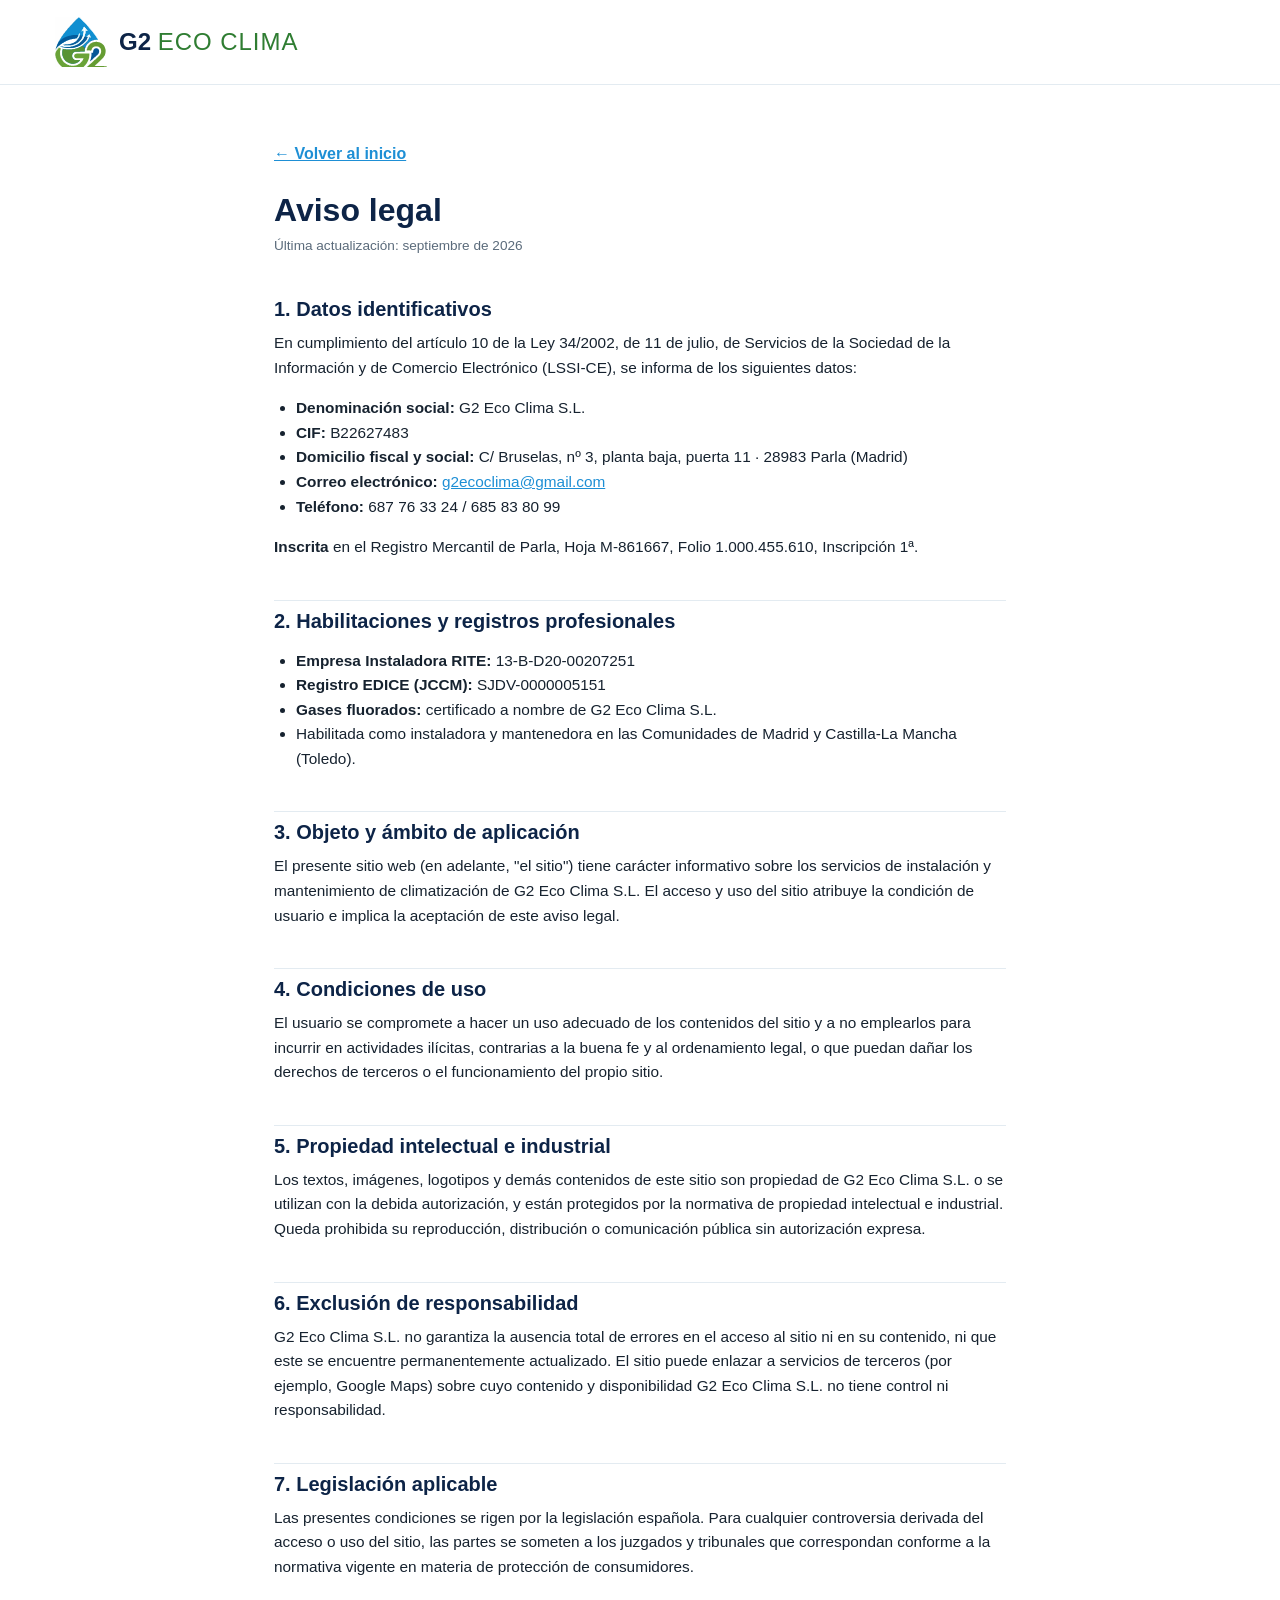
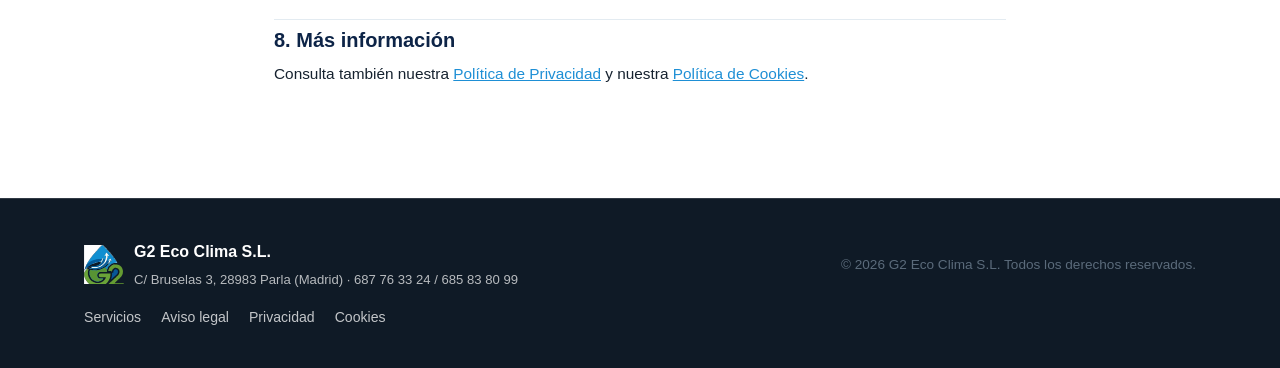
==== aviso-legal.html @ 133e7c71 "feat(web): logotipo vectorial nítido y ajustes finos para igualar la maqueta 3 - Logotipo convertido" ====
<!DOCTYPE html>
<html lang="es">
<head>
<meta charset="UTF-8">
<script src="js/site.js?v=1"></script>
<meta name="viewport" content="width=device-width, initial-scale=1.0">
<title>Aviso legal — G2 Eco Clima</title>
<meta name="robots" content="noindex">
<meta name="referrer" content="strict-origin-when-cross-origin">
<meta http-equiv="Content-Security-Policy" content="default-src 'self'; style-src 'self'; font-src 'self'; img-src 'self' data:; script-src 'self'; frame-src 'none'; connect-src 'none'; object-src 'none'; base-uri 'self'; form-action 'self'; upgrade-insecure-requests">
<link rel="icon" type="image/svg+xml" href="assets/logo_g2_mark.svg">
<link rel="alternate icon" type="image/jpeg" href="assets/logo_g2.jpg">
<link rel="stylesheet" href="css/fonts.css?v=2">
<link rel="stylesheet" href="css/style.css?v=8">
</head>
<body>

<header class="site-header">
  <div class="container header-inner">
    <a href="index.html" class="brand">
      <img src="assets/logo_g2_mark.svg" alt="G2 Eco Clima" class="brand-logo">
      <span class="brand-text">G2 <strong>Eco Clima</strong></span>
    </a>
  </div>
</header>

<main>
  <section class="legal">
    <div class="container">
      <a href="index.html" class="back-link">&larr; Volver al inicio</a>
      <h1>Aviso legal</h1>
      <p class="updated">Última actualización: septiembre de 2026</p>

      <h2>1. Datos identificativos</h2>
      <p>
        En cumplimiento del artículo 10 de la Ley 34/2002, de 11 de julio, de Servicios de la Sociedad
        de la Información y de Comercio Electrónico (LSSI-CE), se informa de los siguientes datos:
      </p>
      <ul>
        <li><strong>Denominación social:</strong> G2 Eco Clima S.L.</li>
        <li><strong>CIF:</strong> B22627483</li>
        <li><strong>Domicilio fiscal y social:</strong> C/ Bruselas, nº 3, planta baja, puerta 11 · 28983 Parla (Madrid)</li>
        <li><strong>Correo electrónico:</strong> <a href="mailto:g2ecoclima@gmail.com">g2ecoclima@gmail.com</a></li>
        <li><strong>Teléfono:</strong> 687 76 33 24 / 685 83 80 99</li>
      </ul>
      <p>
        <strong>Inscrita</strong> en el Registro Mercantil de Parla, Hoja M-861667, Folio 1.000.455.610,
        Inscripción 1ª.
      </p>

      <h2>2. Habilitaciones y registros profesionales</h2>
      <ul>
        <li><strong>Empresa Instaladora RITE:</strong> 13-B-D20-00207251</li>
        <li><strong>Registro EDICE (JCCM):</strong> SJDV-0000005151</li>
        <li><strong>Gases fluorados:</strong> certificado a nombre de G2 Eco Clima S.L.</li>
        <li>Habilitada como instaladora y mantenedora en las Comunidades de Madrid y Castilla-La Mancha (Toledo).</li>
      </ul>

      <h2>3. Objeto y ámbito de aplicación</h2>
      <p>
        El presente sitio web (en adelante, "el sitio") tiene carácter informativo sobre los servicios
        de instalación y mantenimiento de climatización de G2 Eco Clima S.L. El acceso y uso del sitio
        atribuye la condición de usuario e implica la aceptación de este aviso legal.
      </p>

      <h2>4. Condiciones de uso</h2>
      <p>
        El usuario se compromete a hacer un uso adecuado de los contenidos del sitio y a no emplearlos
        para incurrir en actividades ilícitas, contrarias a la buena fe y al ordenamiento legal, o que
        puedan dañar los derechos de terceros o el funcionamiento del propio sitio.
      </p>

      <h2>5. Propiedad intelectual e industrial</h2>
      <p>
        Los textos, imágenes, logotipos y demás contenidos de este sitio son propiedad de G2 Eco Clima
        S.L. o se utilizan con la debida autorización, y están protegidos por la normativa de propiedad
        intelectual e industrial. Queda prohibida su reproducción, distribución o comunicación pública
        sin autorización expresa.
      </p>

      <h2>6. Exclusión de responsabilidad</h2>
      <p>
        G2 Eco Clima S.L. no garantiza la ausencia total de errores en el acceso al sitio ni en su
        contenido, ni que este se encuentre permanentemente actualizado. El sitio puede enlazar a
        servicios de terceros (por ejemplo, Google Maps) sobre cuyo contenido y disponibilidad G2 Eco
        Clima S.L. no tiene control ni responsabilidad.
      </p>

      <h2>7. Legislación aplicable</h2>
      <p>
        Las presentes condiciones se rigen por la legislación española. Para cualquier controversia
        derivada del acceso o uso del sitio, las partes se someten a los juzgados y tribunales que
        correspondan conforme a la normativa vigente en materia de protección de consumidores.
      </p>

      <h2>8. Más información</h2>
      <p>
        Consulta también nuestra <a href="privacidad.html">Política de Privacidad</a> y nuestra
        <a href="cookies.html">Política de Cookies</a>.
      </p>
    </div>
  </section>
</main>

<footer class="site-footer">
  <div class="container footer-inner">
    <div class="footer-brand">
      <img src="assets/logo_g2_mark.svg" alt="G2 Eco Clima" class="brand-logo">
      <div>
        <span>G2 Eco Clima S.L.</span>
        <p class="footer-address">C/ Bruselas 3, 28983 Parla (Madrid) · 687 76 33 24 / 685 83 80 99</p>
      </div>
    </div>
    <p class="footer-copy">© <span id="year"></span> G2 Eco Clima S.L. Todos los derechos reservados.</p>
    <nav class="footer-nav">
      <a href="index.html#servicios">Servicios</a>
      <a href="aviso-legal.html">Aviso legal</a>
      <a href="privacidad.html">Privacidad</a>
      <a href="cookies.html">Cookies</a>
    </nav>
  </div>
</footer>

</body>
</html>
---- css/fonts.css ----
@font-face {
  font-family: 'Inter';
  font-style: normal;
  font-weight: 400;
  font-display: swap;
  src: url('../assets/fonts/inter-400.woff2') format('woff2');
  unicode-range: U+0000-00FF, U+0131, U+0152-0153, U+02BB-02BC, U+02C6, U+02DA, U+02DC, U+2000-206F, U+20AC, U+2122;
}

@font-face {
  font-family: 'Inter';
  font-style: normal;
  font-weight: 500;
  font-display: swap;
  src: url('../assets/fonts/inter-500.woff2') format('woff2');
  unicode-range: U+0000-00FF, U+0131, U+0152-0153, U+02BB-02BC, U+02C6, U+02DA, U+02DC, U+2000-206F, U+20AC, U+2122;
}

@font-face {
  font-family: 'Inter';
  font-style: normal;
  font-weight: 600;
  font-display: swap;
  src: url('../assets/fonts/inter-600.woff2') format('woff2');
  unicode-range: U+0000-00FF, U+0131, U+0152-0153, U+02BB-02BC, U+02C6, U+02DA, U+02DC, U+2000-206F, U+20AC, U+2122;
}

@font-face {
  font-family: 'Poppins';
  font-style: normal;
  font-weight: 500;
  font-display: swap;
  src: url('../assets/fonts/poppins-500.woff2') format('woff2');
  unicode-range: U+0000-00FF, U+0131, U+0152-0153, U+02BB-02BC, U+02C6, U+02DA, U+02DC, U+2000-206F, U+20AC, U+2122;
}

@font-face {
  font-family: 'Poppins';
  font-style: normal;
  font-weight: 600;
  font-display: swap;
  src: url('../assets/fonts/poppins-600.woff2') format('woff2');
  unicode-range: U+0000-00FF, U+0131, U+0152-0153, U+02BB-02BC, U+02C6, U+02DA, U+02DC, U+2000-206F, U+20AC, U+2122;
}

@font-face {
  font-family: 'Poppins';
  font-style: normal;
  font-weight: 700;
  font-display: swap;
  src: url('../assets/fonts/poppins-700.woff2') format('woff2');
  unicode-range: U+0000-00FF, U+0131, U+0152-0153, U+02BB-02BC, U+02C6, U+02DA, U+02DC, U+2000-206F, U+20AC, U+2122;
}
---- css/style.css ----
:root {
  --blue: #1e8fd5;
  --blue-dark: #0d3b66;
  --green: #2f7d32;
  --green-dark: #256628;
  --navy: #0d2447;
  --ink: #16222f;
  --muted: #5b6b7b;
  --bg: #ffffff;
  --bg-soft: #f4f8fb;
  --border: #e3ebf1;
  --radius: 14px;
  --shadow: 0 12px 30px rgba(11, 37, 64, 0.08);
  --shadow-sm: 0 4px 14px rgba(11, 37, 64, 0.06);
  --container: 1160px;
  --font-heading: "Poppins", "Inter", sans-serif;
  --font-body: "Inter", sans-serif;
  --dark: #0f1a26;
  --dark-2: #152331;
  --line-dark: rgba(255,255,255,0.14);
  --muted-dark: #aab6c0;
  --green-light: #6cb33f;
}

* { box-sizing: border-box; }

html { scroll-behavior: smooth; }

body {
  margin: 0;
  font-family: var(--font-body);
  color: var(--ink);
  background: var(--bg);
  line-height: 1.6;
  -webkit-font-smoothing: antialiased;
}

h1, h2, h3, h4 {
  font-family: var(--font-heading);
  color: var(--navy);
  line-height: 1.2;
  margin: 0 0 0.5em;
}

p { margin: 0 0 1em; color: var(--muted); }

a { color: inherit; text-decoration: none; }

img { max-width: 100%; display: block; }

.icon {
  width: 22px;
  height: 22px;
  fill: none;
  stroke: currentColor;
  stroke-width: 1.8;
  stroke-linecap: round;
  stroke-linejoin: round;
}

.container {
  max-width: var(--container);
  margin: 0 auto;
  padding: 0 24px;
}

.eyebrow {
  text-transform: uppercase;
  letter-spacing: 0.08em;
  font-size: 0.78rem;
  font-weight: 600;
  color: var(--green-dark);
  margin-bottom: 0.6em;
}
.eyebrow-v2 {
  display: inline-flex;
  align-items: center;
  gap: 8px;
  font-size: 0.8rem;
  font-weight: 600;
  color: var(--green-dark);
  background: rgba(95,168,69,0.1);
  padding: 6px 14px 6px 10px;
  border-radius: 999px;
  margin-bottom: 20px;
}
.eyebrow-v2 .dot {
  width: 7px;
  height: 7px;
  border-radius: 50%;
  background: var(--green);
  box-shadow: 0 0 0 4px rgba(95,168,69,0.2);
  flex-shrink: 0;
}
.accent {
  background: linear-gradient(100deg, var(--blue), var(--green));
  -webkit-background-clip: text;
  background-clip: text;
  color: transparent;
}

/* Barra de progreso de scroll */
.progress-bar {
  position: fixed;
  top: 0;
  left: 0;
  height: 3px;
  width: 0%;
  z-index: 300;
  background: linear-gradient(90deg, var(--blue), var(--green));
  transition: width 0.1s linear;
}

/* Animación de aparición al hacer scroll */
.reveal {
  opacity: 0;
  transform: translateY(28px);
  transition: opacity 0.8s cubic-bezier(.16,1,.3,1), transform 0.8s cubic-bezier(.16,1,.3,1);
}
.reveal.in { opacity: 1; transform: translateY(0); }

/* Buttons */
.btn {
  display: inline-flex;
  align-items: center;
  justify-content: center;
  gap: 12px;
  padding: 13px 22px;
  border-radius: 6px;
  font-family: var(--font-heading);
  font-weight: 500;
  font-size: 1.05rem;
  white-space: nowrap;
  border: 1.5px solid transparent;
  cursor: pointer;
  transition: transform 0.15s ease, box-shadow 0.15s ease, background 0.15s ease;
}
.btn .icon { width: 20px; height: 20px; stroke-width: 2; }
.btn-primary { background: var(--green); color: #fff; }
.btn-primary:hover { background: var(--green-dark); transform: translateY(-1px); }
.btn-ghost { background: #fff; border-color: var(--navy); color: var(--navy); }
.btn-ghost:hover { background: var(--bg-soft); }
.btn-block { width: 100%; }
.btn:focus-visible, .nav a:focus-visible, .product-card:focus-visible,
.quote-field select:focus-visible, .quote-field input:focus-visible { outline: 2px solid var(--green-light); outline-offset: 2px; }

/* Header */
.site-header {
  position: sticky;
  top: 0;
  z-index: 50;
  background: #fff;
  border-bottom: 1px solid var(--border);
}
.site-header .container,
.hero-inner,
.products .container { max-width: 1536px; padding-left: clamp(16px, 4.3vw, 66px); padding-right: clamp(16px, 4.3vw, 66px); }
.header-inner {
  display: flex;
  align-items: center;
  gap: 24px;
  height: 84px;
}
.brand {
  display: flex;
  align-items: center;
  gap: 12px;
  margin-right: auto;
  flex-shrink: 0;
}
.brand-logo { width: 60px; height: 60px; object-fit: contain; }
.brand-text {
  font-family: var(--font-heading);
  font-weight: 700;
  font-size: 1.8rem;
  line-height: 1;
  color: var(--navy);
  text-transform: uppercase;
}
.brand-text strong { font-weight: 500; color: var(--green); letter-spacing: 0.04em; }

.nav { display: flex; align-items: center; gap: 24px; }
.nav a {
  font-weight: 500;
  font-size: 0.9rem;
  color: var(--navy);
  white-space: nowrap;
  padding: 8px 0;
  border-bottom: 2px solid transparent;
}
.nav a:hover { color: var(--green); }
.nav a.is-active { border-bottom-color: var(--green); font-weight: 600; }
.nav a.btn { padding: 12px 20px; border-bottom: 0; color: #fff; margin-left: 16px; }

.nav-toggle {
  display: none;
  flex-direction: column;
  gap: 5px;
  background: none;
  border: 1px solid var(--border);
  border-radius: 8px;
  cursor: pointer;
  padding: 10px;
}
.nav-toggle span { width: 22px; height: 2px; background: var(--navy); border-radius: 2px; }

/* Hero: texto sobre fondo claro, foto a la derecha y formulario de presupuesto */
.hero {
  position: relative;
  overflow: hidden;
  background: #f4f8fb;
  min-height: 600px;
  padding: 0;
}
.hero-photo {
  position: absolute;
  top: 0;
  right: 0;
  height: 100%;
  aspect-ratio: 936 / 583;
  background: url("../assets/web/hero-operarios.jpg") 0 0 / 100% 100% no-repeat;
}
.hero-photo::before {
  content: "";
  position: absolute;
  inset: 0 auto 0 -2px;
  width: 40%;
  background: linear-gradient(90deg, #f4f8fb 0%, rgba(244,248,251,0.9) 30%, rgba(244,248,251,0) 100%);
}
.hero-inner {
  position: relative;
  z-index: 1;
  padding-top: 64px;
  padding-bottom: 22px;
  pointer-events: none;
}
.hero-copy { pointer-events: auto; }
.hero-eyebrow {
  font-size: 0.8rem;
  font-weight: 500;
  letter-spacing: 0.3em;
  text-transform: uppercase;
  color: var(--navy);
  margin: 0 0 14px;
}
.hero-eyebrow span { margin-inline: 14px; }
.hero h1 { margin: 0; }
.hero-brand {
  display: block;
  font-size: clamp(2.9rem, 6.2vw, 5.4rem);
  font-weight: 700;
  line-height: 1;
  letter-spacing: -0.02em;
  color: var(--navy);
  text-transform: uppercase;
  white-space: nowrap;
  margin-bottom: 16px;
}
.hero-brand em { font-style: normal; color: var(--green); }
.hero-title {
  display: block;
  font-family: var(--font-body);
  font-weight: 400;
  font-size: clamp(1.6rem, 2.6vw, 2.4rem);
  line-height: 1.12;
  letter-spacing: -0.01em;
  color: var(--navy);
  max-width: 22ch;
  margin-bottom: 18px;
}
.hero-lead { font-size: 1.15rem; line-height: 1.4; color: var(--navy); max-width: 40ch; margin-bottom: 28px; }
.hero-lead strong { font-weight: 600; }
.hero-actions { display: flex; flex-wrap: wrap; gap: 14px; margin-bottom: 40px; }
.hero-actions .btn { min-width: 244px; }
.hero-feats { list-style: none; display: flex; flex-wrap: wrap; margin: 0 0 20px; padding: 0; }
.hero-feats li {
  display: flex;
  align-items: center;
  gap: 12px;
  padding-right: 18px;
  font-size: 0.9rem;
  line-height: 1.3;
  color: var(--navy);
}
.hero-feats li + li { border-left: 1px solid var(--border); padding-left: 18px; }
.hero-feats .icon { width: 30px; height: 30px; stroke-width: 1.6; color: var(--green); flex-shrink: 0; }

.quote-form {
  position: absolute;
  z-index: 2;
  left: 60.6%;
  right: 3.2%;
  top: 45.8%;
  bottom: 0;
  display: flex;
  flex-direction: column;
  justify-content: center;
  background: #fff;
  border-radius: 6px 6px 0 0;
  box-shadow: 0 18px 40px rgba(13,36,71,0.18);
  padding: 14px 22px 12px;
}
.quote-form h2 { font-size: 1.4rem; margin: 0 0 4px; }
.quote-form > p { font-size: 0.88rem; line-height: 1.35; margin: 0 0 12px; }
.quote-field { position: relative; display: block; margin-bottom: 8px; }
.quote-field .icon { position: absolute; left: 12px; top: 50%; transform: translateY(-50%); width: 16px; height: 16px; color: var(--navy); pointer-events: none; }
.quote-field .icon-chev { left: auto; right: 12px; }
.quote-field select,
.quote-field input {
  width: 100%;
  height: 40px;
  border: 1px solid var(--border);
  border-radius: 4px;
  padding: 0 34px 0 40px;
  font: inherit;
  font-size: 0.85rem;
  color: var(--ink);
  background: #fff;
  appearance: none;
}
.quote-form .btn { width: 100%; font-size: 0.95rem; padding: 10px; margin-top: 4px; }
.quote-form .form-hint { text-align: left; margin: 8px 0 0; font-size: 0.74rem; }

/* Tarjetas de materiales */
.products { padding: 12px 0 20px; background: #fff; }
.products-grid { display: grid; grid-template-columns: repeat(4, 1fr); gap: 14px; }
.product-card {
  display: flex;
  flex-direction: column;
  border: 1px solid var(--border);
  border-radius: 4px;
  overflow: hidden;
  background: #fff;
  transition: box-shadow 0.2s ease, transform 0.2s ease;
}
.product-card:hover { box-shadow: 0 12px 28px rgba(13,36,71,0.12); transform: translateY(-2px); }
.product-card img { width: 100%; height: auto; aspect-ratio: 340 / 98; object-fit: cover; }
.product-body { position: relative; flex: 1; padding: 14px 44px 18px 14px; }
.product-body h3 { font-size: 1rem; margin: 0 0 4px; }
.product-body p { font-size: 0.88rem; line-height: 1.4; margin: 0; }
.product-body .icon { position: absolute; right: 14px; bottom: 16px; width: 20px; height: 20px; stroke-width: 2; color: var(--navy); }

/* Un servicio integral */
.integral { position: relative; overflow: hidden; background: linear-gradient(180deg, #eef3f6, #f6f9fa); padding: 40px 0 52px; }
.integral-leaves { position: absolute; right: 2%; bottom: -30px; width: 220px; height: 200px; pointer-events: none; }
.integral-leaves .stem { fill: none; stroke: #5a8f3c; stroke-width: 3; stroke-linecap: round; }
.integral-leaves .leaf { fill: #5f9f3a; opacity: 0.85; }
.integral-leaves .leaf-2, .integral-leaves .leaf-4 { fill: #7cb85a; }
.integral-inner { display: grid; grid-template-columns: 1fr 1fr; gap: 48px; align-items: center; }
.integral .container { max-width: 1300px; }
.integral-head { text-align: center; }
.integral-head .hero-eyebrow { text-align: center; }
.integral-head .hero-eyebrow { font-size: 0.7rem; margin-bottom: 10px; }
.integral-head h2 { font-size: clamp(1.6rem, 2.4vw, 2.1rem); line-height: 1.12; margin: 0; }
.integral-head::after { content: ""; display: block; width: 42px; height: 3px; background: var(--green); margin: 14px auto 0; }
.integral-inner > p { color: var(--navy); font-size: 0.95rem; max-width: 48ch; margin: 0; }

/* Section head */
.section-head { text-align: center; max-width: 640px; margin: 0 auto 48px; }
.section-lead { font-size: 1.02rem; }

section { padding: 88px 0; }

/* Services */
.services { background: var(--bg-soft); }
.services-grid {
  display: grid;
  grid-template-columns: repeat(3, 1fr);
  gap: 24px;
  perspective: 1000px;
}
.service-card {
  background: #fff;
  border: 1px solid var(--border);
  border-radius: 18px;
  padding: 28px;
  position: relative;
  overflow: hidden;
  transition: transform 0.15s ease, box-shadow 0.4s ease;
  transform-style: preserve-3d;
  will-change: transform;
}
.service-card::after {
  content: "";
  position: absolute;
  left: 0;
  bottom: 0;
  height: 4px;
  width: 0%;
  background: linear-gradient(90deg, var(--blue), var(--green));
  transition: width 0.4s cubic-bezier(.22,1,.36,1);
}
.service-card:hover { box-shadow: 0 30px 60px rgba(11,37,64,0.16); }
.service-card:hover::after { width: 100%; }
.service-icon {
  width: 52px;
  height: 52px;
  border-radius: 12px;
  background: linear-gradient(135deg, var(--blue), var(--green));
  display: flex;
  align-items: center;
  justify-content: center;
  margin-bottom: 18px;
  transform: translateZ(30px);
}
.service-icon svg {
  width: 26px;
  height: 26px;
  stroke: #fff;
  fill: none;
  stroke-width: 1.8;
  stroke-linecap: round;
  stroke-linejoin: round;
}
.service-card h3 { margin-bottom: 0.35em; font-size: 1.1rem; }
.service-card p { margin: 0; font-size: 0.94rem; }

/* About */
.about-inner {
  display: grid;
  grid-template-columns: 0.8fr 1.2fr;
  gap: 56px;
  align-items: center;
}
.about-visual {
  background: linear-gradient(150deg, var(--blue-dark), var(--navy));
  border-radius: 24px;
  min-height: 320px;
  display: flex;
  align-items: flex-end;
  padding: 32px;
}
.about-stat {
  color: #fff;
  display: flex;
  flex-direction: column;
  gap: 4px;
}
.about-stat strong { font-family: var(--font-heading); font-size: 2.6rem; }
.about-stat span { color: rgba(255,255,255,0.8); font-size: 0.95rem; max-width: 22ch; }
.about-list {
  list-style: none;
  padding: 0;
  margin: 20px 0 0;
  display: flex;
  flex-direction: column;
  gap: 10px;
}
.about-list li {
  padding-left: 28px;
  position: relative;
  font-weight: 500;
  color: var(--ink);
}
.about-list li::before {
  content: "";
  position: absolute;
  left: 0;
  top: 6px;
  width: 16px;
  height: 16px;
  border-radius: 50%;
  background: linear-gradient(135deg, var(--blue), var(--green));
}

/* Proyectos: "Nuestros trabajos" */
.projects { background: #f3f5f4; }
.works-inner {
  display: grid;
  grid-template-columns: minmax(260px, 1fr) 2fr;
  gap: 48px;
  align-items: center;
}
.works-eyebrow {
  display: flex;
  align-items: center;
  gap: 14px;
  font-size: 0.8rem;
  font-weight: 500;
  letter-spacing: 0.22em;
  text-transform: uppercase;
  color: var(--muted);
  margin-bottom: 16px;
}
.works-eyebrow::before { content: ""; width: 36px; height: 2px; background: var(--green); }
.works-intro h2 { font-size: clamp(2rem, 3.6vw, 2.8rem); font-weight: 700; text-wrap: balance; }
.works-intro p { font-size: 1.05rem; max-width: 44ch; margin: 0; }
.works-grid {
  display: grid;
  grid-template-columns: repeat(4, 1fr);
  gap: 12px;
}
.work-tile {
  position: relative;
  display: block;
  aspect-ratio: 3 / 4;
  max-width: 100%;
  overflow: hidden;
  border-radius: 3px;
  background: var(--navy);
}
.work-tile img {
  width: 100%;
  height: 100%;
  object-fit: cover;
  transition: transform 0.6s cubic-bezier(.16,1,.3,1);
}
.work-tile:hover img { transform: scale(1.06); }
.work-label {
  position: absolute;
  left: 0;
  right: 0;
  bottom: 0;
  display: flex;
  align-items: center;
  justify-content: space-between;
  gap: 8px;
  padding: 12px 14px;
  background: rgba(15, 26, 38, 0.9);
  color: #fff;
}
.work-label strong { display: block; font-size: 0.92rem; font-weight: 600; }
.work-label small { display: block; font-size: 0.76rem; color: var(--muted-dark); }
.work-label .icon { width: 18px; height: 18px; flex-shrink: 0; color: var(--green-light); }

/* Contact */
.contact { background: var(--bg-soft); }
.contact-inner {
  display: grid;
  grid-template-columns: 1fr 1fr;
  gap: 56px;
}
.contact-details {
  list-style: none;
  padding: 0;
  margin: 24px 0;
  display: flex;
  flex-direction: column;
  gap: 14px;
}
.contact-details li {
  display: flex;
  align-items: center;
  gap: 12px;
  font-weight: 600;
  color: var(--navy);
}
.contact-details .icon { color: var(--blue); }
.contact-map {
  border-radius: var(--radius);
  overflow: hidden;
  border: 1px solid var(--border);
  box-shadow: var(--shadow-sm);
  padding: 20px;
  text-align: center;
}
.contact-map iframe { display: block; border-radius: var(--radius); border: 0; }
.map-consent-btn {
  display: inline-flex;
  align-items: center;
  gap: 8px;
  padding: 10px 20px;
  border-radius: 999px;
  border: 1px solid var(--border);
  background: var(--bg-soft);
  font-weight: 600;
  font-size: 0.9rem;
  color: var(--navy);
  cursor: pointer;
}
.map-consent-btn:hover { border-color: var(--blue); color: var(--blue); }
.map-consent-btn .icon { width: 18px; height: 18px; }
.map-consent-note {
  margin: 10px 0 0;
  font-size: 0.78rem;
  color: var(--muted);
}
.map-consent-note a { color: var(--blue); text-decoration: underline; }

/* Checkbox de consentimiento */
.form-row--checkbox { margin-bottom: 16px; }
.checkbox-label {
  display: flex;
  align-items: flex-start;
  gap: 10px;
  font-size: 0.85rem;
  color: var(--muted);
  cursor: pointer;
  font-weight: 400;
}
.checkbox-label input { margin-top: 3px; flex-shrink: 0; }
.checkbox-label a { color: var(--blue); text-decoration: underline; }

/* Aviso de cookies */
.cookie-banner {
  position: fixed;
  left: 16px;
  right: 16px;
  bottom: 16px;
  z-index: 100;
  background: var(--navy);
  color: rgba(255,255,255,0.9);
  border-radius: var(--radius);
  box-shadow: var(--shadow);
  padding: 18px 22px;
}
.cookie-banner-inner {
  max-width: var(--container);
  margin: 0 auto;
  display: flex;
  align-items: center;
  gap: 20px;
  flex-wrap: wrap;
}
.cookie-banner p { margin: 0; font-size: 0.85rem; color: rgba(255,255,255,0.85); flex: 1 1 320px; }
.cookie-banner a { color: #fff; text-decoration: underline; }
.cookie-banner .btn { flex-shrink: 0; padding: 10px 22px; }

.contact-form {
  background: #fff;
  border: 1px solid var(--border);
  border-radius: var(--radius);
  padding: 32px;
  box-shadow: var(--shadow-sm);
}
.form-row { margin-bottom: 18px; }
.form-row label {
  display: block;
  font-weight: 600;
  font-size: 0.88rem;
  color: var(--navy);
  margin-bottom: 6px;
}
.form-row input,
.form-row select,
.form-row textarea {
  width: 100%;
  padding: 12px 14px;
  border-radius: 10px;
  border: 1px solid var(--border);
  font-family: inherit;
  font-size: 0.95rem;
  background: var(--bg-soft);
  resize: vertical;
}
.form-row input:focus,
.form-row select:focus,
.form-row textarea:focus {
  outline: none;
  border-color: var(--blue);
  background: #fff;
}
.form-hint {
  font-size: 0.8rem;
  text-align: center;
  margin: 12px 0 0;
}

/* Footer */
.site-footer {
  background: var(--dark);
  border-top: 1px solid var(--line-dark);
  color: rgba(255,255,255,0.75);
  padding: 40px 0;
}
.footer-inner {
  display: flex;
  align-items: center;
  justify-content: space-between;
  flex-wrap: wrap;
  gap: 16px;
}
.footer-brand {
  display: flex;
  align-items: center;
  gap: 10px;
  color: #fff;
  font-weight: 600;
}
.footer-brand .brand-logo {
  width: 40px;
  height: 40px;
}
.footer-address {
  font-weight: 400;
  font-size: 0.82rem;
  color: rgba(255,255,255,0.7);
  margin: 4px 0 0;
}
.footer-copy { font-size: 0.85rem; margin: 0; }
.footer-nav { display: flex; flex-wrap: wrap; justify-content: center; gap: 12px 20px; }
.footer-nav a { font-size: 0.88rem; }
.footer-nav a:hover { color: #fff; }

/* Páginas legales */
.legal {
  padding: 56px 0 96px;
}
.legal .container { max-width: 780px; }
.legal h1 { font-size: 2rem; margin-bottom: 0.2em; }
.legal .updated { font-size: 0.85rem; color: var(--muted); margin-bottom: 2em; }
.legal h2 {
  font-size: 1.25rem;
  margin-top: 2em;
  padding-top: 0.4em;
  border-top: 1px solid var(--border);
}
.legal h2:first-of-type { border-top: none; padding-top: 0; }
.legal p, .legal li { color: var(--ink); font-size: 0.96rem; }
.legal ul { padding-left: 22px; }
.legal a { color: var(--blue); text-decoration: underline; }
.legal .pending {
  background: #fff7e6;
  border: 1px dashed #e0b34d;
  border-radius: 8px;
  padding: 10px 14px;
  font-size: 0.85rem;
  color: #7a5a12;
}
.back-link { display: inline-block; margin-bottom: 24px; font-weight: 600; }

/* Responsive */
@media (max-width: 1500px) {
  .nav { gap: 20px; }
  .nav a { font-size: 0.86rem; }
}
@media (max-width: 1380px) {
  .nav { gap: 14px; }
  .nav a { font-size: 0.8rem; }
  .brand-logo { width: 52px; height: 52px; }
  .brand-text { font-size: 1.5rem; }
  .nav a.btn { margin-left: 4px; padding: 10px 14px; font-size: 0.9rem; }
}
@media (max-width: 1240px) {
  .nav { display: none; }
  .nav-toggle { display: flex; }
  .site-header.open .nav {
    display: flex;
    position: absolute;
    top: 84px;
    left: 0;
    right: 0;
    background: #fff;
    border-bottom: 1px solid var(--border);
    flex-direction: column;
    align-items: flex-start;
    padding: 16px 24px 24px;
    gap: 14px;
  }
  .site-header.open .nav a.btn { margin-left: 0; }
}
@media (max-width: 1180px) {
  .hero-photo::before { width: 60%; }
}
@media (max-width: 960px) {
  .hero { min-height: 0; display: flex; flex-direction: column; }
  .hero-inner { order: 1; width: 100%; padding-top: 40px; padding-bottom: 24px; }
  .hero-photo {
    position: relative;
    order: 2;
    height: auto;
    width: 100%;
    aspect-ratio: auto;
    padding: min(96vw, 600px) 16px 16px;
    background-size: auto min(100vw, 620px);
    background-color: #e9eff3;
  }
  .hero-photo::before { display: none; }
  .quote-form { position: relative; left: auto; right: auto; top: auto; bottom: auto; max-width: 520px; border-radius: 6px; }
  .products-grid { grid-template-columns: repeat(2, 1fr); }
  .integral-inner { grid-template-columns: 1fr; gap: 20px; }
  .integral-inner > p { margin-inline: auto; text-align: center; }
}
@media (max-width: 900px) {
  .about-inner,
  .contact-inner,
  .works-inner { grid-template-columns: 1fr; }
  .about-visual { order: -1; min-height: 220px; }
  .services-grid,
  .works-grid { grid-template-columns: repeat(2, 1fr); }
}
@media (max-width: 720px) {
  .services-grid { grid-template-columns: 1fr; }
  section { padding: 64px 0; }
  .footer-inner { flex-direction: column; text-align: center; }
  .footer-brand { flex-direction: column; }
}
@media (max-width: 560px) {
  .products-grid { grid-template-columns: 1fr; }
  .brand-logo { width: 46px; height: 46px; }
  .brand-text { font-size: 1.3rem; }
  .hero-brand { white-space: normal; }
  .hero-eyebrow { letter-spacing: 0.14em; font-size: 0.7rem; }
  .hero-eyebrow span { margin-inline: 6px; }
  .hero-actions .btn { width: 100%; min-width: 0; }
  .hero-feats { flex-direction: column; gap: 12px; }
  .hero-feats li, .hero-feats li + li { border: 0; padding: 0; }
}
@media (prefers-reduced-motion: reduce) {
  html { scroll-behavior: auto; }
  *, *::before, *::after { transition: none !important; animation: none !important; }
  .reveal { opacity: 1; transform: none; }
}
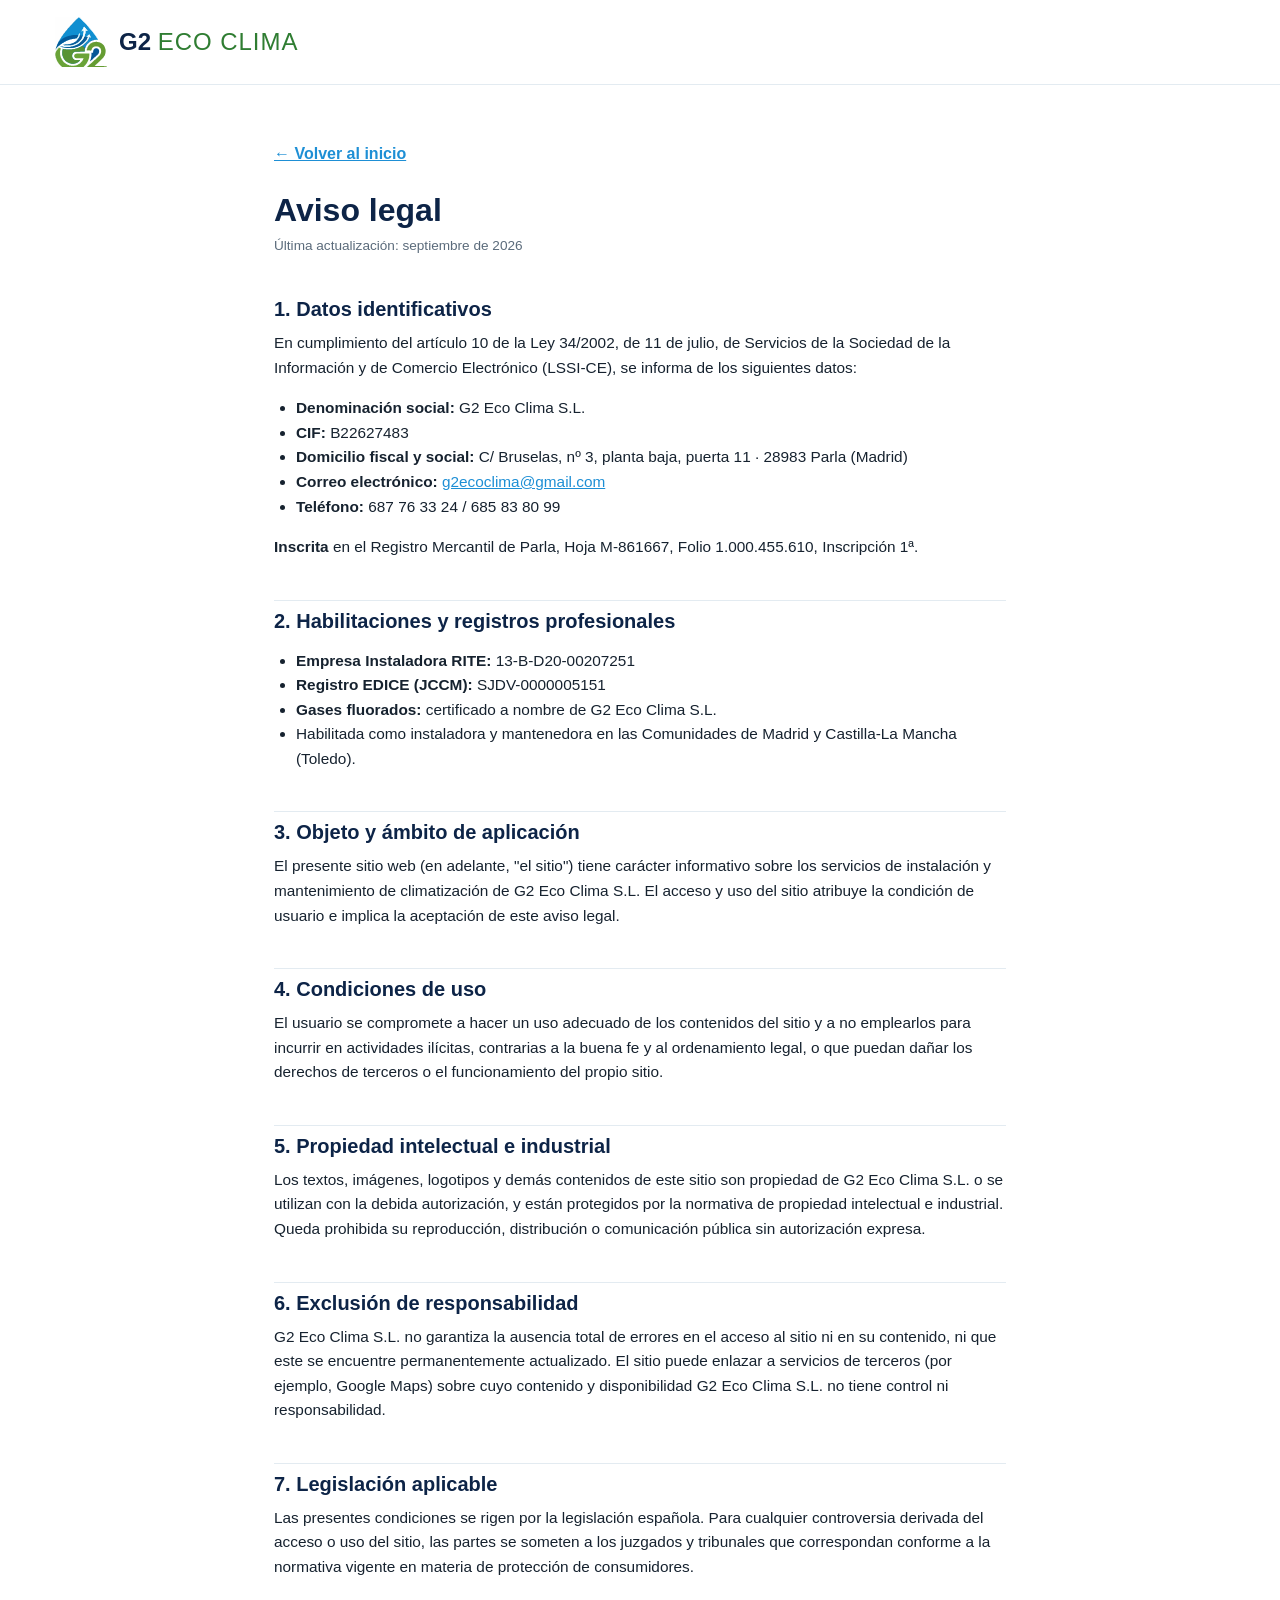
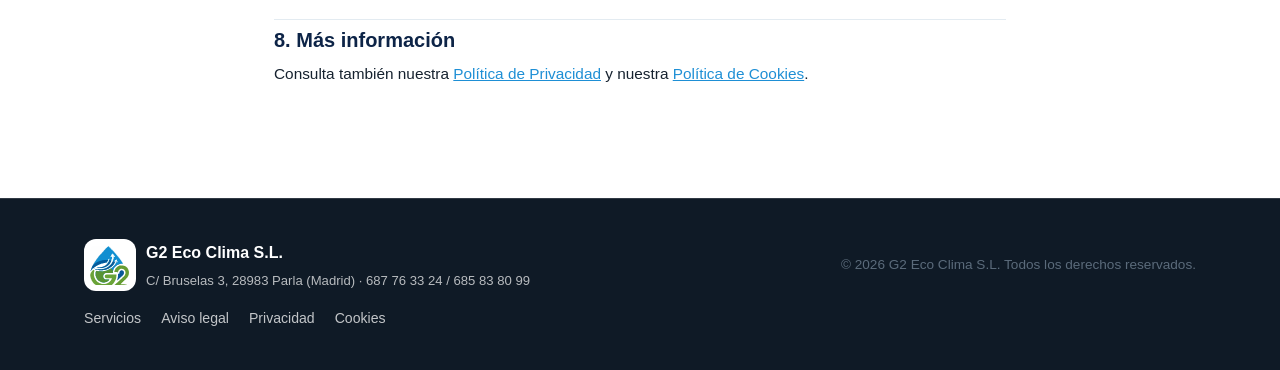
==== commit c08f22ce: "fix(web): logotipo del pie sobre placa blanca redondeada En el pie oscuro el logotipo SVG dejaba ver" ====
--- a/aviso-legal.html
+++ b/aviso-legal.html
@@ -11,7 +11,7 @@
 <link rel="icon" type="image/svg+xml" href="assets/logo_g2_mark.svg">
 <link rel="alternate icon" type="image/jpeg" href="assets/logo_g2.jpg">
 <link rel="stylesheet" href="css/fonts.css?v=2">
-<link rel="stylesheet" href="css/style.css?v=8">
+<link rel="stylesheet" href="css/style.css?v=9">
 </head>
 <body>
 
--- a/css/style.css
+++ b/css/style.css
@@ -678,8 +678,13 @@
   font-weight: 600;
 }
 .footer-brand .brand-logo {
+  box-sizing: content-box;
   width: 40px;
   height: 40px;
+  padding: 6px;
+  background: #fff;
+  border-radius: 12px;
+  flex-shrink: 0;
 }
 .footer-address {
   font-weight: 400;
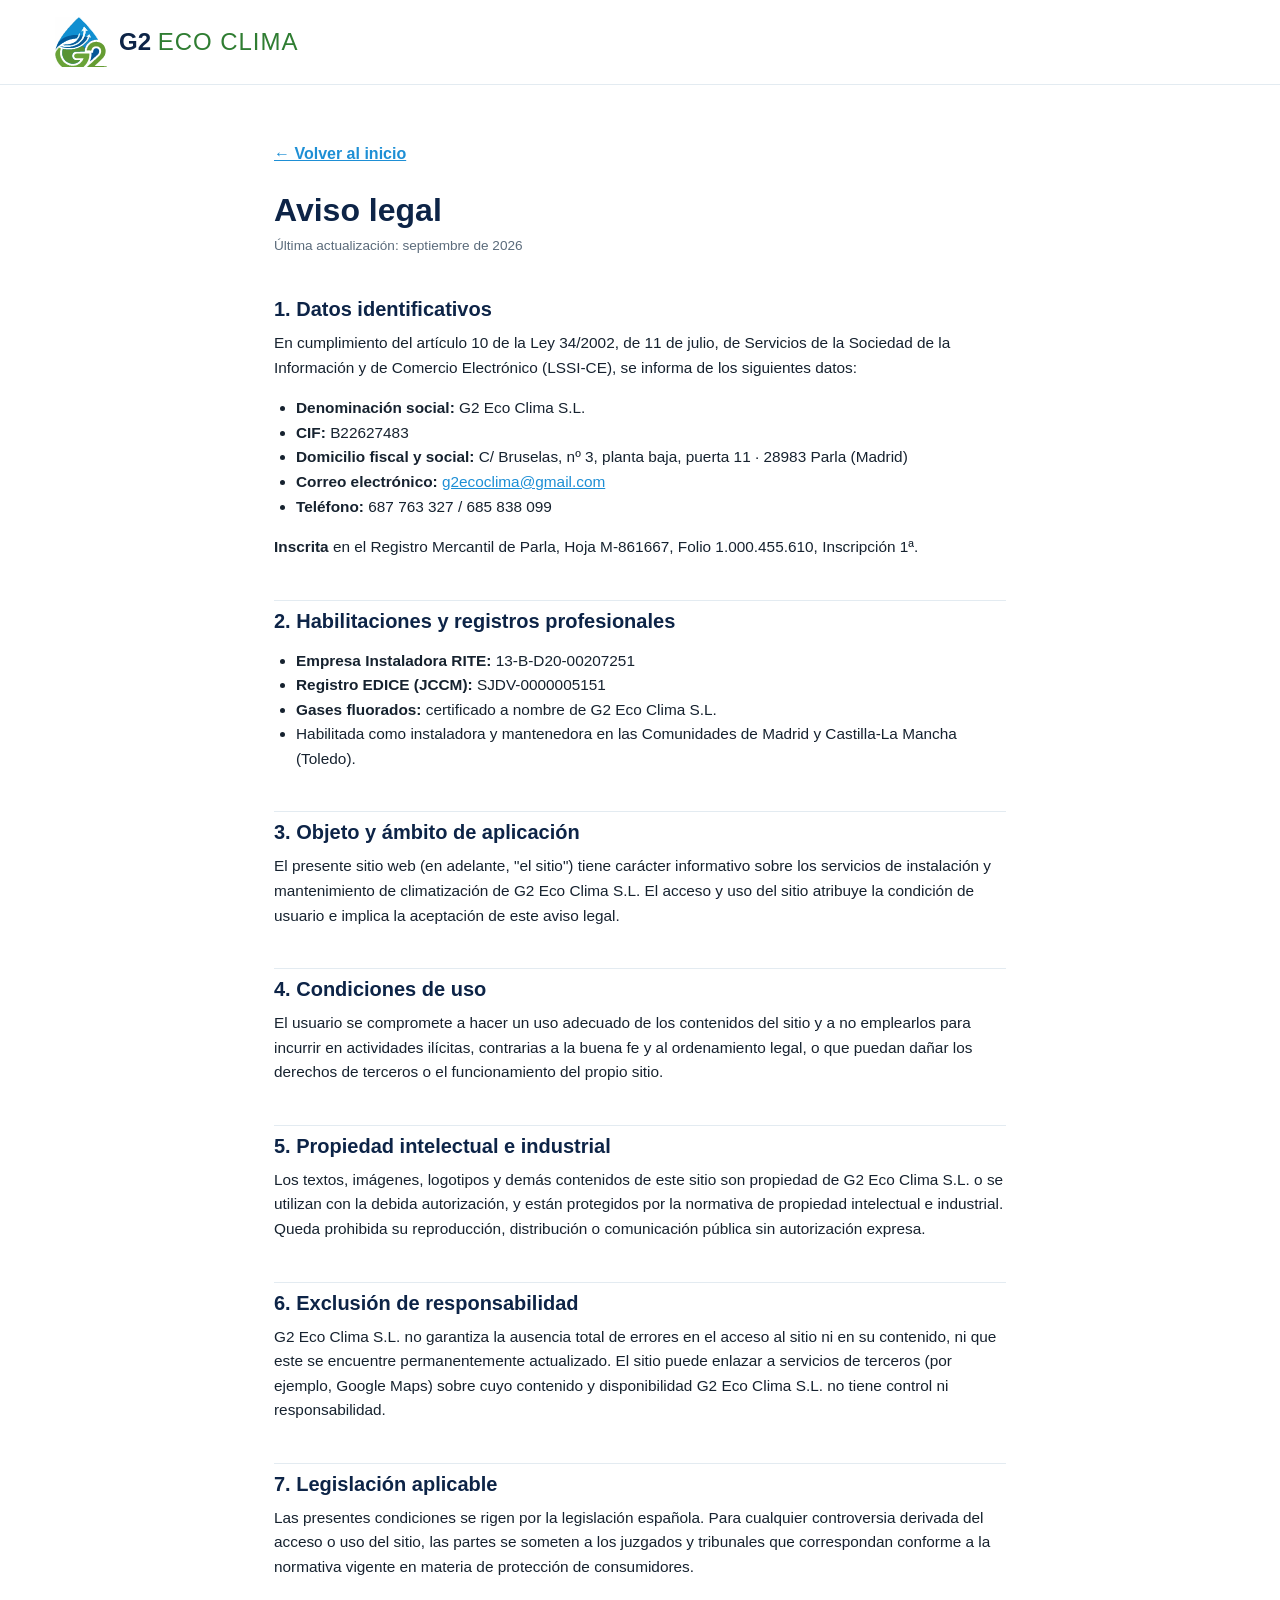
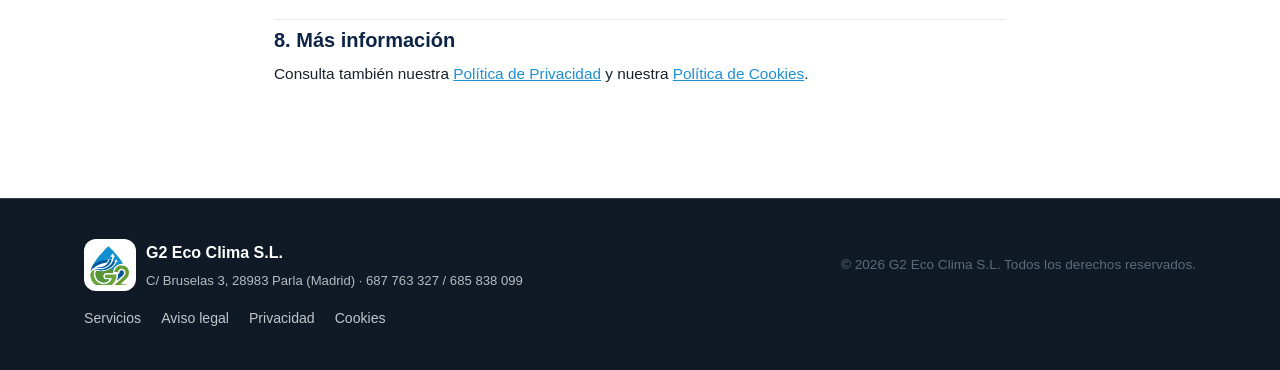
==== commit e046f155: "fix(web): actualizar teléfonos a 687 763 327 y 685 838 099 El primer número cambia (antes 687 76 33 " ====
--- a/aviso-legal.html
+++ b/aviso-legal.html
@@ -41,7 +41,7 @@
         <li><strong>CIF:</strong> B22627483</li>
         <li><strong>Domicilio fiscal y social:</strong> C/ Bruselas, nº 3, planta baja, puerta 11 · 28983 Parla (Madrid)</li>
         <li><strong>Correo electrónico:</strong> <a href="mailto:g2ecoclima@gmail.com">g2ecoclima@gmail.com</a></li>
-        <li><strong>Teléfono:</strong> 687 76 33 24 / 685 83 80 99</li>
+        <li><strong>Teléfono:</strong> 687 763 327 / 685 838 099</li>
       </ul>
       <p>
         <strong>Inscrita</strong> en el Registro Mercantil de Parla, Hoja M-861667, Folio 1.000.455.610,
@@ -108,7 +108,7 @@
       <img src="assets/logo_g2_mark.svg" alt="G2 Eco Clima" class="brand-logo">
       <div>
         <span>G2 Eco Clima S.L.</span>
-        <p class="footer-address">C/ Bruselas 3, 28983 Parla (Madrid) · 687 76 33 24 / 685 83 80 99</p>
+        <p class="footer-address">C/ Bruselas 3, 28983 Parla (Madrid) · 687 763 327 / 685 838 099</p>
       </div>
     </div>
     <p class="footer-copy">© <span id="year"></span> G2 Eco Clima S.L. Todos los derechos reservados.</p>
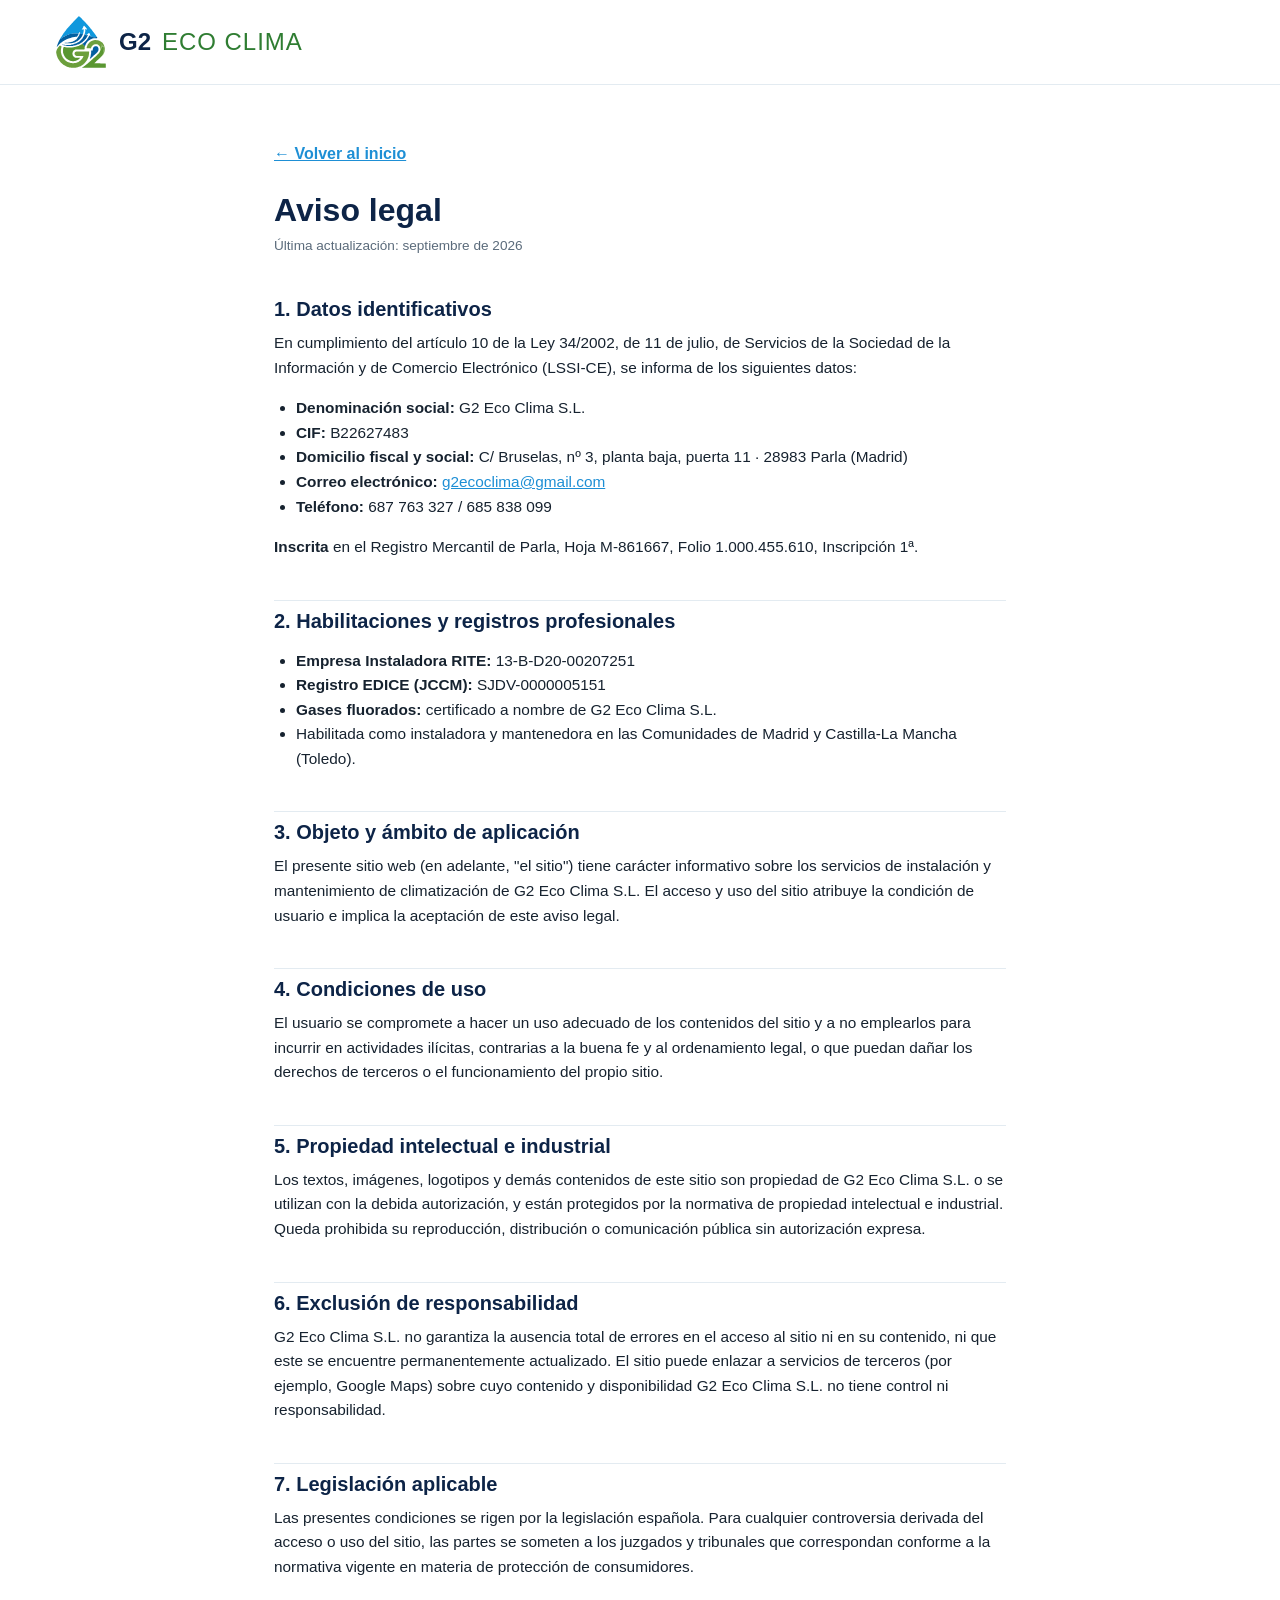
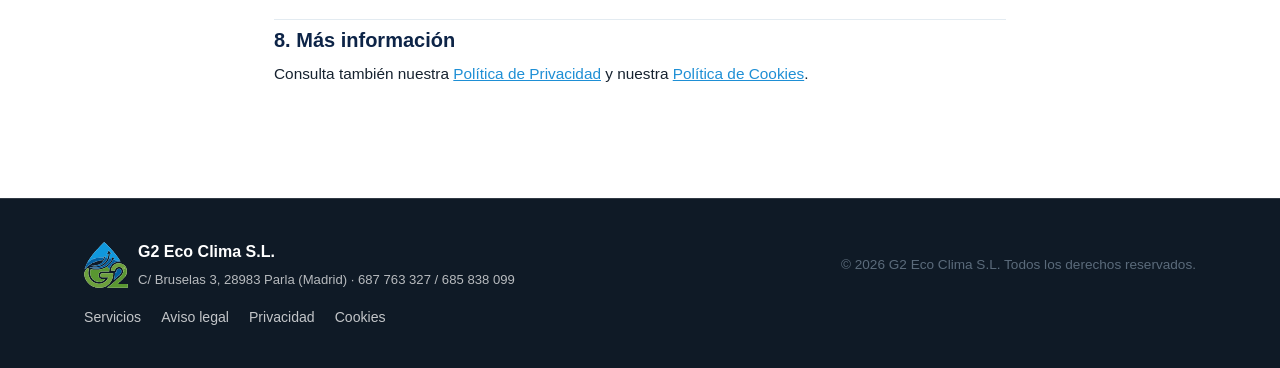
==== commit d78d059c: "fix(web): logotipo nuevo completo, transparente y nítido en cabecera y pie - Nuevo SVG del símbolo a" ====
--- a/aviso-legal.html
+++ b/aviso-legal.html
@@ -8,17 +8,17 @@
 <meta name="robots" content="noindex">
 <meta name="referrer" content="strict-origin-when-cross-origin">
 <meta http-equiv="Content-Security-Policy" content="default-src 'self'; style-src 'self'; font-src 'self'; img-src 'self' data:; script-src 'self'; frame-src 'none'; connect-src 'none'; object-src 'none'; base-uri 'self'; form-action 'self'; upgrade-insecure-requests">
-<link rel="icon" type="image/svg+xml" href="assets/logo_g2_mark.svg">
+<link rel="icon" type="image/svg+xml" href="assets/logo_g2_mark.svg?v=2">
 <link rel="alternate icon" type="image/jpeg" href="assets/logo_g2.jpg">
 <link rel="stylesheet" href="css/fonts.css?v=2">
-<link rel="stylesheet" href="css/style.css?v=9">
+<link rel="stylesheet" href="css/style.css?v=10">
 </head>
 <body>
 
 <header class="site-header">
   <div class="container header-inner">
     <a href="index.html" class="brand">
-      <img src="assets/logo_g2_mark.svg" alt="G2 Eco Clima" class="brand-logo">
+      <img src="assets/logo_g2_mark.svg?v=2" alt="G2 Eco Clima" class="brand-logo" width="40" height="42">
       <span class="brand-text">G2 <strong>Eco Clima</strong></span>
     </a>
   </div>
@@ -105,7 +105,7 @@
 <footer class="site-footer">
   <div class="container footer-inner">
     <div class="footer-brand">
-      <img src="assets/logo_g2_mark.svg" alt="G2 Eco Clima" class="brand-logo">
+      <img src="assets/logo_g2_mark.svg?v=2" alt="G2 Eco Clima" class="brand-logo" width="40" height="42">
       <div>
         <span>G2 Eco Clima S.L.</span>
         <p class="footer-address">C/ Bruselas 3, 28983 Parla (Madrid) · 687 763 327 / 685 838 099</p>
--- a/css/style.css
+++ b/css/style.css
@@ -168,7 +168,7 @@
   margin-right: auto;
   flex-shrink: 0;
 }
-.brand-logo { width: 60px; height: 60px; object-fit: contain; }
+.brand-logo { width: 57px; height: 60px; object-fit: contain; }
 .brand-text {
   font-family: var(--font-heading);
   font-weight: 700;
@@ -177,7 +177,7 @@
   color: var(--navy);
   text-transform: uppercase;
 }
-.brand-text strong { font-weight: 500; color: var(--green); letter-spacing: 0.04em; }
+.brand-text strong { font-weight: 500; color: var(--green); letter-spacing: 0.04em; margin-left: 0.18em; }
 
 .nav { display: flex; align-items: center; gap: 24px; }
 .nav a {
@@ -678,12 +678,8 @@
   font-weight: 600;
 }
 .footer-brand .brand-logo {
-  box-sizing: content-box;
-  width: 40px;
-  height: 40px;
-  padding: 6px;
-  background: #fff;
-  border-radius: 12px;
+  width: 44px;
+  height: 46px;
   flex-shrink: 0;
 }
 .footer-address {
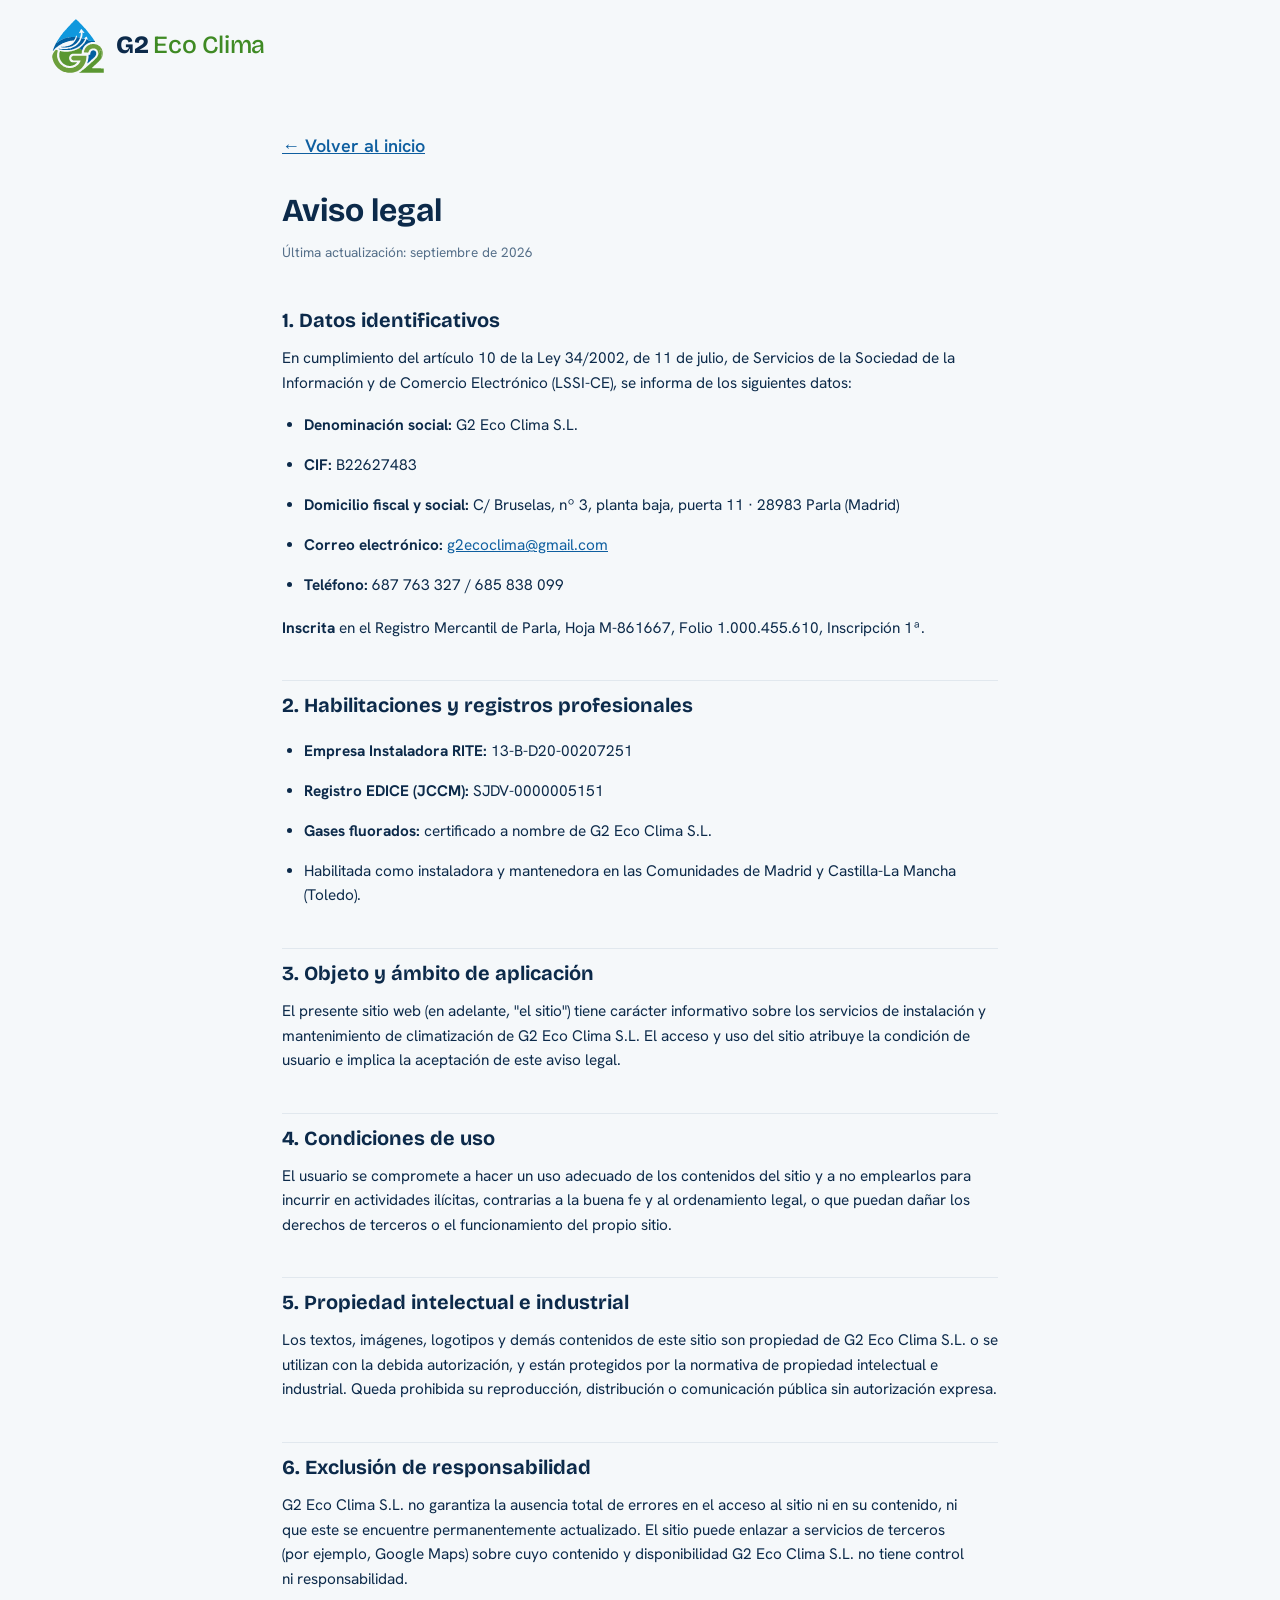
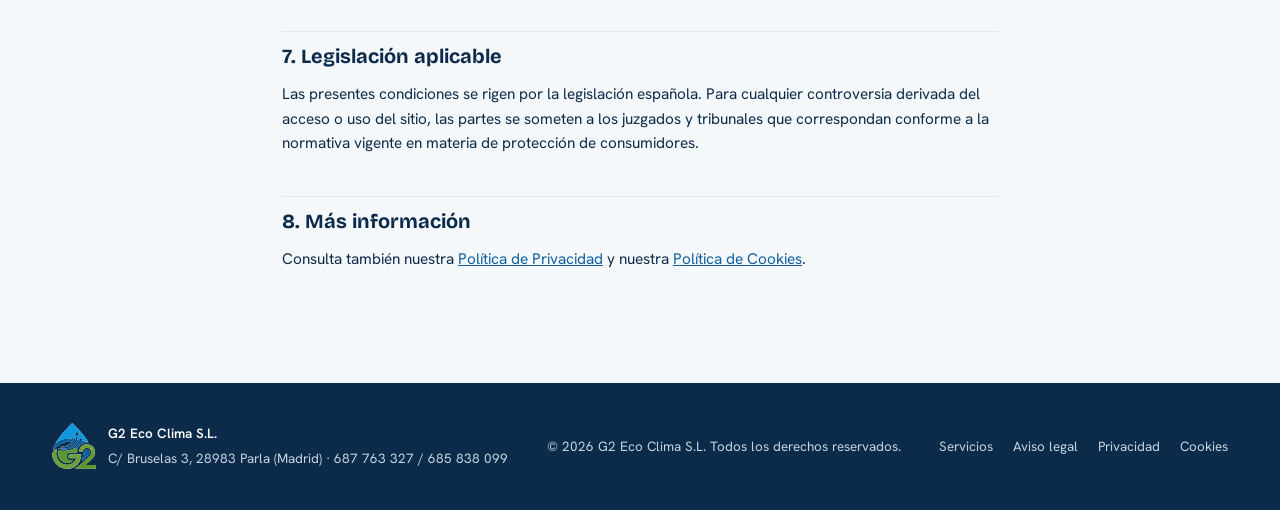
==== commit 2a2c4556: "feat(web): diseño E (estética D + textos A) con QR y botón de reseñas de Google - Portada con la fot" ====
--- a/aviso-legal.html
+++ b/aviso-legal.html
@@ -10,8 +10,8 @@
 <meta http-equiv="Content-Security-Policy" content="default-src 'self'; style-src 'self'; font-src 'self'; img-src 'self' data:; script-src 'self'; frame-src 'none'; connect-src 'none'; object-src 'none'; base-uri 'self'; form-action 'self'; upgrade-insecure-requests">
 <link rel="icon" type="image/svg+xml" href="assets/logo_g2_mark.svg?v=2">
 <link rel="alternate icon" type="image/jpeg" href="assets/logo_g2.jpg">
-<link rel="stylesheet" href="css/fonts.css?v=2">
-<link rel="stylesheet" href="css/style.css?v=10">
+<link rel="stylesheet" href="css/fonts.css?v=6">
+<link rel="stylesheet" href="css/style.css?v=11">
 </head>
 <body>
 
--- a/css/fonts.css
+++ b/css/fonts.css
@@ -51,3 +51,75 @@
   src: url('../assets/fonts/poppins-700.woff2') format('woff2');
   unicode-range: U+0000-00FF, U+0131, U+0152-0153, U+02BB-02BC, U+02C6, U+02DA, U+02DC, U+2000-206F, U+20AC, U+2122;
 }
+
+@font-face {
+  font-family: 'Bricolage Grotesque';
+  font-style: normal;
+  font-weight: 500;
+  font-display: swap;
+  src: url('../assets/fonts/bricolage-grotesque-500.woff2') format('woff2');
+  unicode-range: U+0000-00FF, U+0131, U+0152-0153, U+02BB-02BC, U+02C6, U+02DA, U+02DC, U+0304, U+0308, U+0329, U+2000-206F, U+20AC, U+2122, U+2191, U+2193, U+2212, U+2215, U+FEFF, U+FFFD;
+}
+
+@font-face {
+  font-family: 'Bricolage Grotesque';
+  font-style: normal;
+  font-weight: 700;
+  font-display: swap;
+  src: url('../assets/fonts/bricolage-grotesque-500.woff2') format('woff2');
+  unicode-range: U+0000-00FF, U+0131, U+0152-0153, U+02BB-02BC, U+02C6, U+02DA, U+02DC, U+0304, U+0308, U+0329, U+2000-206F, U+20AC, U+2122, U+2191, U+2193, U+2212, U+2215, U+FEFF, U+FFFD;
+}
+
+@font-face {
+  font-family: 'Bricolage Grotesque';
+  font-style: normal;
+  font-weight: 800;
+  font-display: swap;
+  src: url('../assets/fonts/bricolage-grotesque-500.woff2') format('woff2');
+  unicode-range: U+0000-00FF, U+0131, U+0152-0153, U+02BB-02BC, U+02C6, U+02DA, U+02DC, U+0304, U+0308, U+0329, U+2000-206F, U+20AC, U+2122, U+2191, U+2193, U+2212, U+2215, U+FEFF, U+FFFD;
+}
+
+@font-face {
+  font-family: 'Caveat';
+  font-style: normal;
+  font-weight: 600;
+  font-display: swap;
+  src: url('../assets/fonts/caveat-600.woff2') format('woff2');
+  unicode-range: U+0000-00FF, U+0131, U+0152-0153, U+02BB-02BC, U+02C6, U+02DA, U+02DC, U+0304, U+0308, U+0329, U+2000-206F, U+20AC, U+2122, U+2191, U+2193, U+2212, U+2215, U+FEFF, U+FFFD;
+}
+
+@font-face {
+  font-family: 'Hanken Grotesk';
+  font-style: normal;
+  font-weight: 400;
+  font-display: swap;
+  src: url('../assets/fonts/hanken-grotesk-400.woff2') format('woff2');
+  unicode-range: U+0000-00FF, U+0131, U+0152-0153, U+02BB-02BC, U+02C6, U+02DA, U+02DC, U+0304, U+0308, U+0329, U+2000-206F, U+20AC, U+2122, U+2191, U+2193, U+2212, U+2215, U+FEFF, U+FFFD;
+}
+
+@font-face {
+  font-family: 'Hanken Grotesk';
+  font-style: normal;
+  font-weight: 500;
+  font-display: swap;
+  src: url('../assets/fonts/hanken-grotesk-400.woff2') format('woff2');
+  unicode-range: U+0000-00FF, U+0131, U+0152-0153, U+02BB-02BC, U+02C6, U+02DA, U+02DC, U+0304, U+0308, U+0329, U+2000-206F, U+20AC, U+2122, U+2191, U+2193, U+2212, U+2215, U+FEFF, U+FFFD;
+}
+
+@font-face {
+  font-family: 'Hanken Grotesk';
+  font-style: normal;
+  font-weight: 600;
+  font-display: swap;
+  src: url('../assets/fonts/hanken-grotesk-400.woff2') format('woff2');
+  unicode-range: U+0000-00FF, U+0131, U+0152-0153, U+02BB-02BC, U+02C6, U+02DA, U+02DC, U+0304, U+0308, U+0329, U+2000-206F, U+20AC, U+2122, U+2191, U+2193, U+2212, U+2215, U+FEFF, U+FFFD;
+}
+
+@font-face {
+  font-family: 'Hanken Grotesk';
+  font-style: normal;
+  font-weight: 700;
+  font-display: swap;
+  src: url('../assets/fonts/hanken-grotesk-400.woff2') format('woff2');
+  unicode-range: U+0000-00FF, U+0131, U+0152-0153, U+02BB-02BC, U+02C6, U+02DA, U+02DC, U+0304, U+0308, U+0329, U+2000-206F, U+20AC, U+2122, U+2191, U+2193, U+2212, U+2215, U+FEFF, U+FFFD;
+}
--- a/css/style.css
+++ b/css/style.css
@@ -1,804 +1,238 @@
+/* G2 Eco Clima — diseño "E" (12/10/2026): estética de la propuesta D con los textos de la A.
+   Sin estilos en línea: el CSP de la web es style-src 'self'. */
 :root {
-  --blue: #1e8fd5;
-  --blue-dark: #0d3b66;
-  --green: #2f7d32;
-  --green-dark: #256628;
-  --navy: #0d2447;
-  --ink: #16222f;
-  --muted: #5b6b7b;
-  --bg: #ffffff;
-  --bg-soft: #f4f8fb;
-  --border: #e3ebf1;
-  --radius: 14px;
-  --shadow: 0 12px 30px rgba(11, 37, 64, 0.08);
-  --shadow-sm: 0 4px 14px rgba(11, 37, 64, 0.06);
-  --container: 1160px;
-  --font-heading: "Poppins", "Inter", sans-serif;
-  --font-body: "Inter", sans-serif;
-  --dark: #0f1a26;
-  --dark-2: #152331;
-  --line-dark: rgba(255,255,255,0.14);
-  --muted-dark: #aab6c0;
-  --green-light: #6cb33f;
+  --ink: #0c2a4a;
+  --ink-soft: #36506a;
+  --muted: #56708a;
+  --blue: #0f7fc8;
+  --blue-link: #0f5fa0;
+  --green: #3f8a24;
+  --green-hover: #33721d;
+  --green-soft: #e6f2dd;
+  --blue-soft: #dceaf6;
+  --ground: #f5f8fa;
+  --line: #e1e8ee;
+  --line-strong: #cfd9e2;
+  --on-dark: #c6d4e2;
+  --green-on-dark: #9fd17c;
+  --display: "Bricolage Grotesque", "Trebuchet MS", sans-serif;
+  --body: "Hanken Grotesk", "Helvetica Neue", Arial, sans-serif;
+  --hand: "Caveat", cursive;
+  --container: 1240px;
 }
 
 * { box-sizing: border-box; }
-
 html { scroll-behavior: smooth; }
-
 body {
   margin: 0;
-  font-family: var(--font-body);
+  background: var(--ground);
   color: var(--ink);
-  background: var(--bg);
+  font-family: var(--body);
+  font-size: 18px;
   line-height: 1.6;
   -webkit-font-smoothing: antialiased;
 }
-
-h1, h2, h3, h4 {
-  font-family: var(--font-heading);
-  color: var(--navy);
-  line-height: 1.2;
-  margin: 0 0 0.5em;
-}
-
-p { margin: 0 0 1em; color: var(--muted); }
-
-a { color: inherit; text-decoration: none; }
-
+h1, h2, h3 { font-family: var(--display); color: var(--ink); margin: 0; text-wrap: balance; }
+p { margin: 0; text-wrap: pretty; }
+a { color: var(--blue-link); }
+a:hover { color: var(--ink); }
 img { max-width: 100%; display: block; }
-
-.icon {
-  width: 22px;
-  height: 22px;
-  fill: none;
-  stroke: currentColor;
-  stroke-width: 1.8;
-  stroke-linecap: round;
-  stroke-linejoin: round;
-}
-
-.container {
-  max-width: var(--container);
-  margin: 0 auto;
-  padding: 0 24px;
-}
-
-.eyebrow {
-  text-transform: uppercase;
-  letter-spacing: 0.08em;
-  font-size: 0.78rem;
-  font-weight: 600;
-  color: var(--green-dark);
-  margin-bottom: 0.6em;
-}
-.eyebrow-v2 {
-  display: inline-flex;
-  align-items: center;
-  gap: 8px;
-  font-size: 0.8rem;
-  font-weight: 600;
-  color: var(--green-dark);
-  background: rgba(95,168,69,0.1);
-  padding: 6px 14px 6px 10px;
-  border-radius: 999px;
-  margin-bottom: 20px;
-}
-.eyebrow-v2 .dot {
-  width: 7px;
-  height: 7px;
-  border-radius: 50%;
-  background: var(--green);
-  box-shadow: 0 0 0 4px rgba(95,168,69,0.2);
-  flex-shrink: 0;
-}
-.accent {
-  background: linear-gradient(100deg, var(--blue), var(--green));
-  -webkit-background-clip: text;
-  background-clip: text;
-  color: transparent;
-}
-
-/* Barra de progreso de scroll */
-.progress-bar {
-  position: fixed;
-  top: 0;
-  left: 0;
-  height: 3px;
-  width: 0%;
-  z-index: 300;
-  background: linear-gradient(90deg, var(--blue), var(--green));
-  transition: width 0.1s linear;
-}
-
-/* Animación de aparición al hacer scroll */
-.reveal {
-  opacity: 0;
-  transform: translateY(28px);
-  transition: opacity 0.8s cubic-bezier(.16,1,.3,1), transform 0.8s cubic-bezier(.16,1,.3,1);
-}
-.reveal.in { opacity: 1; transform: translateY(0); }
-
-/* Buttons */
+a:focus-visible, button:focus-visible, input:focus-visible, select:focus-visible, textarea:focus-visible {
+  outline: 3px solid #5fa63a;
+  outline-offset: 3px;
+}
+.icon { width: 20px; height: 20px; fill: none; stroke: currentColor; stroke-width: 2; stroke-linecap: round; stroke-linejoin: round; flex-shrink: 0; }
+
+.container { max-width: var(--container); margin: 0 auto; padding: 0 32px; }
+
+/* Barra de progreso y aparición (main.js) */
+.progress-bar { position: fixed; top: 0; left: 0; height: 3px; width: 0%; z-index: 300; background: var(--green); }
+.reveal { opacity: 1; }
+
+/* Botones */
 .btn {
-  display: inline-flex;
-  align-items: center;
-  justify-content: center;
-  gap: 12px;
-  padding: 13px 22px;
-  border-radius: 6px;
-  font-family: var(--font-heading);
-  font-weight: 500;
-  font-size: 1.05rem;
-  white-space: nowrap;
-  border: 1.5px solid transparent;
-  cursor: pointer;
-  transition: transform 0.15s ease, box-shadow 0.15s ease, background 0.15s ease;
-}
-.btn .icon { width: 20px; height: 20px; stroke-width: 2; }
-.btn-primary { background: var(--green); color: #fff; }
-.btn-primary:hover { background: var(--green-dark); transform: translateY(-1px); }
-.btn-ghost { background: #fff; border-color: var(--navy); color: var(--navy); }
-.btn-ghost:hover { background: var(--bg-soft); }
+  display: inline-flex; align-items: center; justify-content: center; gap: 12px;
+  font-family: var(--body); font-weight: 700; font-size: 1rem;
+  padding: 16px 26px; border-radius: 16px; border: 0; cursor: pointer;
+  text-decoration: none; white-space: nowrap;
+  transition: background .15s ease, transform .15s ease;
+}
+.btn-primary { background: var(--green); color: #fff; box-shadow: 0 14px 30px -12px rgba(63,138,36,.7); }
+.btn-primary:hover { background: var(--green-hover); color: #fff; transform: translateY(-1px); }
+.btn-dark { background: var(--ink); color: #fff; }
+.btn-dark:hover { background: #12375f; color: #fff; }
+.btn-line { color: var(--ink); text-decoration: none; font-weight: 700; padding: 14px 6px; border-bottom: 2px solid var(--blue); }
 .btn-block { width: 100%; }
-.btn:focus-visible, .nav a:focus-visible, .product-card:focus-visible,
-.quote-field select:focus-visible, .quote-field input:focus-visible { outline: 2px solid var(--green-light); outline-offset: 2px; }
-
-/* Header */
-.site-header {
-  position: sticky;
-  top: 0;
-  z-index: 50;
-  background: #fff;
-  border-bottom: 1px solid var(--border);
-}
-.site-header .container,
-.hero-inner,
-.products .container { max-width: 1536px; padding-left: clamp(16px, 4.3vw, 66px); padding-right: clamp(16px, 4.3vw, 66px); }
-.header-inner {
-  display: flex;
-  align-items: center;
-  gap: 24px;
-  height: 84px;
-}
-.brand {
-  display: flex;
-  align-items: center;
-  gap: 12px;
-  margin-right: auto;
-  flex-shrink: 0;
-}
-.brand-logo { width: 57px; height: 60px; object-fit: contain; }
-.brand-text {
-  font-family: var(--font-heading);
-  font-weight: 700;
-  font-size: 1.8rem;
-  line-height: 1;
-  color: var(--navy);
-  text-transform: uppercase;
-}
-.brand-text strong { font-weight: 500; color: var(--green); letter-spacing: 0.04em; margin-left: 0.18em; }
-
-.nav { display: flex; align-items: center; gap: 24px; }
-.nav a {
-  font-weight: 500;
-  font-size: 0.9rem;
-  color: var(--navy);
-  white-space: nowrap;
-  padding: 8px 0;
-  border-bottom: 2px solid transparent;
-}
+
+/* Cabecera (también en páginas legales) */
+.site-header { position: relative; z-index: 50; background: var(--ground); }
+.header-inner { display: flex; align-items: center; gap: 28px; min-height: 92px; }
+.brand { display: flex; align-items: center; gap: 12px; text-decoration: none; color: var(--ink); margin-right: auto; }
+.brand-logo { width: 52px; height: 55px; object-fit: contain; }
+.brand-text { font-family: var(--display); font-weight: 800; font-size: 1.55rem; letter-spacing: -.01em; }
+.brand-text strong { font-weight: 500; color: var(--green); }
+.nav { display: flex; align-items: center; gap: 28px; font-size: 1rem; font-weight: 500; }
+.nav a { color: var(--ink); text-decoration: none; }
 .nav a:hover { color: var(--green); }
-.nav a.is-active { border-bottom-color: var(--green); font-weight: 600; }
-.nav a.btn { padding: 12px 20px; border-bottom: 0; color: #fff; margin-left: 16px; }
-
+.nav .nav-phone { display: inline-flex; align-items: center; gap: 8px; font-weight: 700; }
+.nav .btn { padding: 13px 22px; border-radius: 14px; font-size: 1rem; }
+.nav .btn-dark { color: #fff; }
 .nav-toggle {
-  display: none;
-  flex-direction: column;
-  gap: 5px;
-  background: none;
-  border: 1px solid var(--border);
-  border-radius: 8px;
-  cursor: pointer;
-  padding: 10px;
-}
-.nav-toggle span { width: 22px; height: 2px; background: var(--navy); border-radius: 2px; }
-
-/* Hero: texto sobre fondo claro, foto a la derecha y formulario de presupuesto */
-.hero {
-  position: relative;
-  overflow: hidden;
-  background: #f4f8fb;
-  min-height: 600px;
-  padding: 0;
-}
-.hero-photo {
-  position: absolute;
-  top: 0;
-  right: 0;
-  height: 100%;
-  aspect-ratio: 936 / 583;
-  background: url("../assets/web/hero-operarios.jpg") 0 0 / 100% 100% no-repeat;
-}
-.hero-photo::before {
-  content: "";
-  position: absolute;
-  inset: 0 auto 0 -2px;
-  width: 40%;
-  background: linear-gradient(90deg, #f4f8fb 0%, rgba(244,248,251,0.9) 30%, rgba(244,248,251,0) 100%);
-}
-.hero-inner {
-  position: relative;
-  z-index: 1;
-  padding-top: 64px;
-  padding-bottom: 22px;
-  pointer-events: none;
-}
-.hero-copy { pointer-events: auto; }
-.hero-eyebrow {
-  font-size: 0.8rem;
-  font-weight: 500;
-  letter-spacing: 0.3em;
-  text-transform: uppercase;
-  color: var(--navy);
-  margin: 0 0 14px;
-}
-.hero-eyebrow span { margin-inline: 14px; }
-.hero h1 { margin: 0; }
-.hero-brand {
-  display: block;
-  font-size: clamp(2.9rem, 6.2vw, 5.4rem);
-  font-weight: 700;
-  line-height: 1;
-  letter-spacing: -0.02em;
-  color: var(--navy);
-  text-transform: uppercase;
-  white-space: nowrap;
-  margin-bottom: 16px;
-}
-.hero-brand em { font-style: normal; color: var(--green); }
-.hero-title {
-  display: block;
-  font-family: var(--font-body);
-  font-weight: 400;
-  font-size: clamp(1.6rem, 2.6vw, 2.4rem);
-  line-height: 1.12;
-  letter-spacing: -0.01em;
-  color: var(--navy);
-  max-width: 22ch;
-  margin-bottom: 18px;
-}
-.hero-lead { font-size: 1.15rem; line-height: 1.4; color: var(--navy); max-width: 40ch; margin-bottom: 28px; }
-.hero-lead strong { font-weight: 600; }
-.hero-actions { display: flex; flex-wrap: wrap; gap: 14px; margin-bottom: 40px; }
-.hero-actions .btn { min-width: 244px; }
-.hero-feats { list-style: none; display: flex; flex-wrap: wrap; margin: 0 0 20px; padding: 0; }
-.hero-feats li {
-  display: flex;
-  align-items: center;
-  gap: 12px;
-  padding-right: 18px;
-  font-size: 0.9rem;
-  line-height: 1.3;
-  color: var(--navy);
-}
-.hero-feats li + li { border-left: 1px solid var(--border); padding-left: 18px; }
-.hero-feats .icon { width: 30px; height: 30px; stroke-width: 1.6; color: var(--green); flex-shrink: 0; }
-
-.quote-form {
-  position: absolute;
-  z-index: 2;
-  left: 60.6%;
-  right: 3.2%;
-  top: 45.8%;
-  bottom: 0;
-  display: flex;
-  flex-direction: column;
-  justify-content: center;
-  background: #fff;
-  border-radius: 6px 6px 0 0;
-  box-shadow: 0 18px 40px rgba(13,36,71,0.18);
-  padding: 14px 22px 12px;
-}
-.quote-form h2 { font-size: 1.4rem; margin: 0 0 4px; }
-.quote-form > p { font-size: 0.88rem; line-height: 1.35; margin: 0 0 12px; }
-.quote-field { position: relative; display: block; margin-bottom: 8px; }
-.quote-field .icon { position: absolute; left: 12px; top: 50%; transform: translateY(-50%); width: 16px; height: 16px; color: var(--navy); pointer-events: none; }
-.quote-field .icon-chev { left: auto; right: 12px; }
-.quote-field select,
-.quote-field input {
-  width: 100%;
-  height: 40px;
-  border: 1px solid var(--border);
-  border-radius: 4px;
-  padding: 0 34px 0 40px;
-  font: inherit;
-  font-size: 0.85rem;
-  color: var(--ink);
-  background: #fff;
-  appearance: none;
-}
-.quote-form .btn { width: 100%; font-size: 0.95rem; padding: 10px; margin-top: 4px; }
-.quote-form .form-hint { text-align: left; margin: 8px 0 0; font-size: 0.74rem; }
-
-/* Tarjetas de materiales */
-.products { padding: 12px 0 20px; background: #fff; }
-.products-grid { display: grid; grid-template-columns: repeat(4, 1fr); gap: 14px; }
-.product-card {
-  display: flex;
-  flex-direction: column;
-  border: 1px solid var(--border);
-  border-radius: 4px;
-  overflow: hidden;
-  background: #fff;
-  transition: box-shadow 0.2s ease, transform 0.2s ease;
-}
-.product-card:hover { box-shadow: 0 12px 28px rgba(13,36,71,0.12); transform: translateY(-2px); }
-.product-card img { width: 100%; height: auto; aspect-ratio: 340 / 98; object-fit: cover; }
-.product-body { position: relative; flex: 1; padding: 14px 44px 18px 14px; }
-.product-body h3 { font-size: 1rem; margin: 0 0 4px; }
-.product-body p { font-size: 0.88rem; line-height: 1.4; margin: 0; }
-.product-body .icon { position: absolute; right: 14px; bottom: 16px; width: 20px; height: 20px; stroke-width: 2; color: var(--navy); }
-
-/* Un servicio integral */
-.integral { position: relative; overflow: hidden; background: linear-gradient(180deg, #eef3f6, #f6f9fa); padding: 40px 0 52px; }
-.integral-leaves { position: absolute; right: 2%; bottom: -30px; width: 220px; height: 200px; pointer-events: none; }
-.integral-leaves .stem { fill: none; stroke: #5a8f3c; stroke-width: 3; stroke-linecap: round; }
-.integral-leaves .leaf { fill: #5f9f3a; opacity: 0.85; }
-.integral-leaves .leaf-2, .integral-leaves .leaf-4 { fill: #7cb85a; }
-.integral-inner { display: grid; grid-template-columns: 1fr 1fr; gap: 48px; align-items: center; }
-.integral .container { max-width: 1300px; }
-.integral-head { text-align: center; }
-.integral-head .hero-eyebrow { text-align: center; }
-.integral-head .hero-eyebrow { font-size: 0.7rem; margin-bottom: 10px; }
-.integral-head h2 { font-size: clamp(1.6rem, 2.4vw, 2.1rem); line-height: 1.12; margin: 0; }
-.integral-head::after { content: ""; display: block; width: 42px; height: 3px; background: var(--green); margin: 14px auto 0; }
-.integral-inner > p { color: var(--navy); font-size: 0.95rem; max-width: 48ch; margin: 0; }
-
-/* Section head */
-.section-head { text-align: center; max-width: 640px; margin: 0 auto 48px; }
-.section-lead { font-size: 1.02rem; }
-
-section { padding: 88px 0; }
-
-/* Services */
-.services { background: var(--bg-soft); }
-.services-grid {
-  display: grid;
-  grid-template-columns: repeat(3, 1fr);
-  gap: 24px;
-  perspective: 1000px;
-}
-.service-card {
-  background: #fff;
-  border: 1px solid var(--border);
-  border-radius: 18px;
-  padding: 28px;
-  position: relative;
-  overflow: hidden;
-  transition: transform 0.15s ease, box-shadow 0.4s ease;
-  transform-style: preserve-3d;
-  will-change: transform;
-}
-.service-card::after {
-  content: "";
-  position: absolute;
-  left: 0;
-  bottom: 0;
-  height: 4px;
-  width: 0%;
-  background: linear-gradient(90deg, var(--blue), var(--green));
-  transition: width 0.4s cubic-bezier(.22,1,.36,1);
-}
-.service-card:hover { box-shadow: 0 30px 60px rgba(11,37,64,0.16); }
-.service-card:hover::after { width: 100%; }
-.service-icon {
-  width: 52px;
-  height: 52px;
-  border-radius: 12px;
-  background: linear-gradient(135deg, var(--blue), var(--green));
-  display: flex;
-  align-items: center;
-  justify-content: center;
-  margin-bottom: 18px;
-  transform: translateZ(30px);
-}
-.service-icon svg {
-  width: 26px;
-  height: 26px;
-  stroke: #fff;
-  fill: none;
-  stroke-width: 1.8;
-  stroke-linecap: round;
-  stroke-linejoin: round;
-}
-.service-card h3 { margin-bottom: 0.35em; font-size: 1.1rem; }
-.service-card p { margin: 0; font-size: 0.94rem; }
-
-/* About */
-.about-inner {
-  display: grid;
-  grid-template-columns: 0.8fr 1.2fr;
-  gap: 56px;
-  align-items: center;
-}
-.about-visual {
-  background: linear-gradient(150deg, var(--blue-dark), var(--navy));
-  border-radius: 24px;
-  min-height: 320px;
-  display: flex;
-  align-items: flex-end;
-  padding: 32px;
-}
-.about-stat {
-  color: #fff;
-  display: flex;
-  flex-direction: column;
-  gap: 4px;
-}
-.about-stat strong { font-family: var(--font-heading); font-size: 2.6rem; }
-.about-stat span { color: rgba(255,255,255,0.8); font-size: 0.95rem; max-width: 22ch; }
-.about-list {
-  list-style: none;
-  padding: 0;
-  margin: 20px 0 0;
-  display: flex;
-  flex-direction: column;
-  gap: 10px;
-}
-.about-list li {
-  padding-left: 28px;
-  position: relative;
-  font-weight: 500;
-  color: var(--ink);
-}
-.about-list li::before {
-  content: "";
-  position: absolute;
-  left: 0;
-  top: 6px;
-  width: 16px;
-  height: 16px;
-  border-radius: 50%;
-  background: linear-gradient(135deg, var(--blue), var(--green));
-}
-
-/* Proyectos: "Nuestros trabajos" */
-.projects { background: #f3f5f4; }
-.works-inner {
-  display: grid;
-  grid-template-columns: minmax(260px, 1fr) 2fr;
-  gap: 48px;
-  align-items: center;
-}
-.works-eyebrow {
-  display: flex;
-  align-items: center;
-  gap: 14px;
-  font-size: 0.8rem;
-  font-weight: 500;
-  letter-spacing: 0.22em;
-  text-transform: uppercase;
-  color: var(--muted);
-  margin-bottom: 16px;
-}
-.works-eyebrow::before { content: ""; width: 36px; height: 2px; background: var(--green); }
-.works-intro h2 { font-size: clamp(2rem, 3.6vw, 2.8rem); font-weight: 700; text-wrap: balance; }
-.works-intro p { font-size: 1.05rem; max-width: 44ch; margin: 0; }
-.works-grid {
-  display: grid;
-  grid-template-columns: repeat(4, 1fr);
-  gap: 12px;
-}
-.work-tile {
-  position: relative;
-  display: block;
-  aspect-ratio: 3 / 4;
-  max-width: 100%;
-  overflow: hidden;
-  border-radius: 3px;
-  background: var(--navy);
-}
-.work-tile img {
-  width: 100%;
-  height: 100%;
-  object-fit: cover;
-  transition: transform 0.6s cubic-bezier(.16,1,.3,1);
-}
-.work-tile:hover img { transform: scale(1.06); }
-.work-label {
-  position: absolute;
-  left: 0;
-  right: 0;
-  bottom: 0;
-  display: flex;
-  align-items: center;
-  justify-content: space-between;
-  gap: 8px;
-  padding: 12px 14px;
-  background: rgba(15, 26, 38, 0.9);
-  color: #fff;
-}
-.work-label strong { display: block; font-size: 0.92rem; font-weight: 600; }
-.work-label small { display: block; font-size: 0.76rem; color: var(--muted-dark); }
-.work-label .icon { width: 18px; height: 18px; flex-shrink: 0; color: var(--green-light); }
-
-/* Contact */
-.contact { background: var(--bg-soft); }
-.contact-inner {
-  display: grid;
-  grid-template-columns: 1fr 1fr;
-  gap: 56px;
-}
-.contact-details {
-  list-style: none;
-  padding: 0;
-  margin: 24px 0;
-  display: flex;
-  flex-direction: column;
-  gap: 14px;
-}
-.contact-details li {
-  display: flex;
-  align-items: center;
-  gap: 12px;
-  font-weight: 600;
-  color: var(--navy);
-}
-.contact-details .icon { color: var(--blue); }
-.contact-map {
-  border-radius: var(--radius);
-  overflow: hidden;
-  border: 1px solid var(--border);
-  box-shadow: var(--shadow-sm);
-  padding: 20px;
-  text-align: center;
-}
-.contact-map iframe { display: block; border-radius: var(--radius); border: 0; }
-.map-consent-btn {
-  display: inline-flex;
-  align-items: center;
-  gap: 8px;
-  padding: 10px 20px;
-  border-radius: 999px;
-  border: 1px solid var(--border);
-  background: var(--bg-soft);
-  font-weight: 600;
-  font-size: 0.9rem;
-  color: var(--navy);
-  cursor: pointer;
-}
-.map-consent-btn:hover { border-color: var(--blue); color: var(--blue); }
-.map-consent-btn .icon { width: 18px; height: 18px; }
-.map-consent-note {
-  margin: 10px 0 0;
-  font-size: 0.78rem;
-  color: var(--muted);
-}
-.map-consent-note a { color: var(--blue); text-decoration: underline; }
-
-/* Checkbox de consentimiento */
-.form-row--checkbox { margin-bottom: 16px; }
-.checkbox-label {
-  display: flex;
-  align-items: flex-start;
-  gap: 10px;
-  font-size: 0.85rem;
-  color: var(--muted);
-  cursor: pointer;
-  font-weight: 400;
-}
-.checkbox-label input { margin-top: 3px; flex-shrink: 0; }
-.checkbox-label a { color: var(--blue); text-decoration: underline; }
+  display: none; flex-direction: column; justify-content: center; gap: 5px;
+  width: 48px; height: 48px; padding: 0 12px; background: #fff;
+  border: 1.5px solid var(--line-strong); border-radius: 14px; cursor: pointer;
+}
+.nav-toggle span { height: 2px; background: var(--ink); border-radius: 2px; }
+
+/* Portada */
+.hero { padding: 24px 0 56px; overflow: hidden; }
+.hero-inner { display: grid; grid-template-columns: 1.08fr .92fr; gap: 40px; align-items: center; }
+.eyebrow { display: inline-flex; align-items: center; gap: 10px; margin-bottom: 22px; font-weight: 600; font-size: .86rem; color: var(--green); }
+.eyebrow::before { content: ""; width: 28px; height: 2px; background: var(--green); }
+.eyebrow-light { color: var(--green-on-dark); }
+.eyebrow-light::before { background: var(--green-on-dark); }
+.hero h1 { font-weight: 800; font-size: clamp(2.8rem, 5.6vw, 4.75rem); line-height: .98; letter-spacing: -.035em; margin-bottom: 24px; }
+.hero h1 em { font-style: normal; color: var(--blue); }
+.hero-lead { font-size: 1.12rem; color: var(--ink-soft); max-width: 520px; margin-bottom: 34px; }
+.hero-actions { display: flex; flex-wrap: wrap; gap: 14px; align-items: center; }
+.hero-media { position: relative; }
+.drop {
+  position: relative; width: min(470px, 86vw); aspect-ratio: 1 / 1; margin: 30px auto 40px;
+  border-radius: 50% 0 50% 50%; transform: rotate(-45deg); overflow: hidden;
+  box-shadow: 0 40px 80px -30px rgba(12,42,74,.55);
+}
+.drop img { position: absolute; inset: -21%; width: 142%; height: 142%; max-width: none; object-fit: cover; object-position: 50% 30%; transform: rotate(45deg); }
+.hero-badge {
+  position: absolute; left: 0; bottom: 24px; display: flex; gap: 12px; align-items: center; max-width: 270px;
+  background: #fff; border-radius: 18px; padding: 16px 18px; box-shadow: 0 20px 40px -18px rgba(12,42,74,.4);
+  font-size: .82rem; line-height: 1.35;
+}
+.hero-badge strong { display: block; font-size: .88rem; }
+.hero-note { position: absolute; right: 0; top: -18px; font-family: var(--hand); font-weight: 600; font-size: 1.6rem; color: var(--blue); transform: rotate(6deg); }
+.chip { width: 44px; height: 44px; border-radius: 12px; display: flex; align-items: center; justify-content: center; flex-shrink: 0; background: var(--green-soft); color: var(--green); }
+.chip-blue { background: var(--blue-soft); color: var(--blue-link); }
+.chip .icon { width: 22px; height: 22px; }
+
+.rise { animation: rise 1s cubic-bezier(.16,1,.3,1) both; }
+.rise-2 { animation: rise 1s .15s cubic-bezier(.16,1,.3,1) both; }
+@keyframes rise { from { opacity: .001; transform: translateY(28px); } to { opacity: 1; transform: none; } }
+
+/* Garantías */
+.creds { padding: 0 0 80px; }
+.creds-grid { display: grid; grid-template-columns: repeat(4, minmax(0, 1fr)); gap: 16px; }
+.cred { background: #fff; border: 1px solid var(--line); border-radius: 22px; padding: 22px; display: flex; gap: 14px; align-items: flex-start; }
+.cred strong { display: block; font-size: .95rem; }
+.cred span { display: block; font-size: .84rem; line-height: 1.45; color: var(--ink-soft); }
+
+/* Secciones */
+.section { padding: 96px 0; }
+.section-head { display: flex; flex-wrap: wrap; justify-content: space-between; align-items: flex-end; gap: 16px; margin-bottom: 32px; }
+.section-head h2, .services h2 { font-weight: 800; font-size: clamp(2.2rem, 4vw, 3.4rem); line-height: 1.02; letter-spacing: -.03em; }
+.section-head p { max-width: 420px; color: var(--ink-soft); }
+
+.services { background: var(--ink); color: #fff; border-radius: 44px 44px 0 0; }
+.services h2 { color: #fff; margin-bottom: 44px; }
+.services-grid { display: grid; grid-template-columns: repeat(2, minmax(0, 1fr)); gap: 20px; }
+.service { background: rgba(255,255,255,.06); border: 1px solid rgba(255,255,255,.12); border-radius: 26px; padding: 28px 30px; }
+.service h3 { color: #fff; font-weight: 700; font-size: 1.4rem; margin-bottom: 6px; }
+.service p { color: var(--on-dark); font-size: .95rem; }
+
+.mats-grid { display: grid; grid-template-columns: repeat(4, minmax(0, 1fr)); gap: 16px; }
+.mat { background: #fff; border: 1px solid var(--line); border-radius: 22px; overflow: hidden; }
+.mat img { width: 100%; height: 120px; object-fit: cover; }
+.mat div { padding: 16px 18px 20px; }
+.mat strong { display: block; font-size: .95rem; }
+.mat span { font-size: .84rem; color: var(--ink-soft); }
+
+.works { padding-top: 0; }
+.works-grid { display: grid; grid-template-columns: 1.25fr 1fr; grid-template-rows: 300px 300px; gap: 18px; }
+.work { position: relative; margin: 0; border-radius: 28px; overflow: hidden; }
+.work img { width: 100%; height: 100%; object-fit: cover; }
+.work-big { grid-row: span 2; }
+.work figcaption { position: absolute; left: 14px; bottom: 14px; background: #fff; border-radius: 14px; padding: 10px 14px; font-size: .84rem; }
+.work-big figcaption { left: 18px; right: 18px; bottom: 18px; border-radius: 18px; padding: 16px 18px; }
+.work-big figcaption strong { display: block; font-size: 1rem; }
+.work-big figcaption span { color: var(--ink-soft); }
+
+/* Reseñas */
+.reviews { padding-top: 0; }
+.review-card { background: #fff; border: 1px solid var(--line); border-radius: 26px; padding: 28px 32px; display: flex; flex-wrap: wrap; align-items: center; gap: 28px; }
+.review-card img { width: 140px; height: 140px; flex-shrink: 0; }
+.review-text { flex: 1 1 300px; }
+.review-text h3 { font-weight: 700; font-size: 1.5rem; margin-bottom: 6px; }
+.review-text p { color: var(--ink-soft); }
+
+/* Presupuesto */
+.quote { padding-top: 0; }
+.quote-box { display: grid; grid-template-columns: 1fr 420px; gap: 48px; align-items: center; background: var(--green-soft); border-radius: 40px; padding: 56px; }
+.quote-hand { font-family: var(--hand); font-weight: 600; font-size: 1.7rem; color: var(--green); margin-bottom: 6px; }
+.quote-box h2 { font-weight: 800; font-size: clamp(2.2rem, 4vw, 3.25rem); line-height: 1.02; letter-spacing: -.03em; margin-bottom: 16px; }
+.quote-box > div > p { color: var(--ink-soft); margin-bottom: 26px; }
+.quote-contact { display: flex; flex-direction: column; gap: 8px; font-weight: 700; font-size: 1.1rem; }
+.quote-contact a { color: var(--ink); text-decoration: none; }
+.quote-contact a.mail { color: var(--blue-link); font-size: .95rem; font-weight: 600; }
+.quote-form { background: #fff; border-radius: 28px; padding: 28px; display: flex; flex-direction: column; gap: 14px; box-shadow: 0 30px 60px -30px rgba(12,42,74,.35); }
+.quote-form label { display: flex; flex-direction: column; gap: 6px; font-weight: 600; font-size: .84rem; }
+.quote-form input, .quote-form select { height: 52px; border: 1.5px solid var(--line-strong); border-radius: 14px; padding: 0 14px; font: inherit; font-weight: 400; font-size: 1rem; background: #fff; color: var(--ink); }
+.quote-form .btn { margin-top: 4px; }
+.form-hint { font-size: .78rem; color: var(--muted); text-align: center; }
 
 /* Aviso de cookies */
-.cookie-banner {
-  position: fixed;
-  left: 16px;
-  right: 16px;
-  bottom: 16px;
-  z-index: 100;
-  background: var(--navy);
-  color: rgba(255,255,255,0.9);
-  border-radius: var(--radius);
-  box-shadow: var(--shadow);
-  padding: 18px 22px;
-}
-.cookie-banner-inner {
-  max-width: var(--container);
-  margin: 0 auto;
-  display: flex;
-  align-items: center;
-  gap: 20px;
-  flex-wrap: wrap;
-}
-.cookie-banner p { margin: 0; font-size: 0.85rem; color: rgba(255,255,255,0.85); flex: 1 1 320px; }
+.cookie-banner { position: fixed; left: 16px; right: 16px; bottom: 16px; z-index: 100; background: var(--ink); color: rgba(255,255,255,.9); border-radius: 18px; box-shadow: 0 20px 40px -18px rgba(12,42,74,.5); padding: 18px 22px; }
+.cookie-banner-inner { max-width: var(--container); margin: 0 auto; display: flex; align-items: center; gap: 20px; flex-wrap: wrap; }
+.cookie-banner p { margin: 0; font-size: .85rem; color: rgba(255,255,255,.85); flex: 1 1 320px; }
 .cookie-banner a { color: #fff; text-decoration: underline; }
-.cookie-banner .btn { flex-shrink: 0; padding: 10px 22px; }
-
-.contact-form {
-  background: #fff;
-  border: 1px solid var(--border);
-  border-radius: var(--radius);
-  padding: 32px;
-  box-shadow: var(--shadow-sm);
-}
-.form-row { margin-bottom: 18px; }
-.form-row label {
-  display: block;
-  font-weight: 600;
-  font-size: 0.88rem;
-  color: var(--navy);
-  margin-bottom: 6px;
-}
-.form-row input,
-.form-row select,
-.form-row textarea {
-  width: 100%;
-  padding: 12px 14px;
-  border-radius: 10px;
-  border: 1px solid var(--border);
-  font-family: inherit;
-  font-size: 0.95rem;
-  background: var(--bg-soft);
-  resize: vertical;
-}
-.form-row input:focus,
-.form-row select:focus,
-.form-row textarea:focus {
-  outline: none;
-  border-color: var(--blue);
-  background: #fff;
-}
-.form-hint {
-  font-size: 0.8rem;
-  text-align: center;
-  margin: 12px 0 0;
-}
-
-/* Footer */
-.site-footer {
-  background: var(--dark);
-  border-top: 1px solid var(--line-dark);
-  color: rgba(255,255,255,0.75);
-  padding: 40px 0;
-}
-.footer-inner {
-  display: flex;
-  align-items: center;
-  justify-content: space-between;
-  flex-wrap: wrap;
-  gap: 16px;
-}
-.footer-brand {
-  display: flex;
-  align-items: center;
-  gap: 10px;
-  color: #fff;
-  font-weight: 600;
-}
-.footer-brand .brand-logo {
-  width: 44px;
-  height: 46px;
-  flex-shrink: 0;
-}
-.footer-address {
-  font-weight: 400;
-  font-size: 0.82rem;
-  color: rgba(255,255,255,0.7);
-  margin: 4px 0 0;
-}
-.footer-copy { font-size: 0.85rem; margin: 0; }
-.footer-nav { display: flex; flex-wrap: wrap; justify-content: center; gap: 12px 20px; }
-.footer-nav a { font-size: 0.88rem; }
+.cookie-banner .btn { padding: 10px 22px; }
+
+/* Pie (también en páginas legales) */
+.site-footer { background: var(--ink); color: var(--on-dark); padding: 40px 0; font-size: .84rem; }
+.footer-inner { display: flex; align-items: center; justify-content: space-between; flex-wrap: wrap; gap: 18px; }
+.footer-brand { display: flex; align-items: center; gap: 12px; color: #fff; font-weight: 600; }
+.footer-brand .brand-logo { width: 44px; height: 46px; flex-shrink: 0; }
+.footer-address { font-weight: 400; color: var(--on-dark); margin: 4px 0 0; }
+.footer-copy { margin: 0; color: var(--on-dark); }
+.footer-nav { display: flex; flex-wrap: wrap; gap: 12px 20px; }
+.footer-nav a { color: var(--on-dark); text-decoration: none; }
 .footer-nav a:hover { color: #fff; }
 
 /* Páginas legales */
-.legal {
-  padding: 56px 0 96px;
-}
+.legal { padding: 40px 0 96px; }
 .legal .container { max-width: 780px; }
-.legal h1 { font-size: 2rem; margin-bottom: 0.2em; }
-.legal .updated { font-size: 0.85rem; color: var(--muted); margin-bottom: 2em; }
-.legal h2 {
-  font-size: 1.25rem;
-  margin-top: 2em;
-  padding-top: 0.4em;
-  border-top: 1px solid var(--border);
-}
+.legal h1 { font-size: 2rem; margin-bottom: .2em; }
+.legal .updated { font-size: .85rem; color: var(--muted); margin-bottom: 2em; }
+.legal h2 { font-size: 1.25rem; margin-top: 2em; margin-bottom: .5em; padding-top: .4em; border-top: 1px solid var(--line); }
 .legal h2:first-of-type { border-top: none; padding-top: 0; }
-.legal p, .legal li { color: var(--ink); font-size: 0.96rem; }
+.legal p, .legal li { color: var(--ink); font-size: .96rem; margin-bottom: 1em; }
 .legal ul { padding-left: 22px; }
-.legal a { color: var(--blue); text-decoration: underline; }
-.legal .pending {
-  background: #fff7e6;
-  border: 1px dashed #e0b34d;
-  border-radius: 8px;
-  padding: 10px 14px;
-  font-size: 0.85rem;
-  color: #7a5a12;
-}
+.legal a { color: var(--blue-link); text-decoration: underline; }
+.legal .pending { background: #fff7e6; border: 1px dashed #e0b34d; border-radius: 8px; padding: 10px 14px; font-size: .85rem; color: #7a5a12; }
 .back-link { display: inline-block; margin-bottom: 24px; font-weight: 600; }
 
 /* Responsive */
-@media (max-width: 1500px) {
-  .nav { gap: 20px; }
-  .nav a { font-size: 0.86rem; }
-}
-@media (max-width: 1380px) {
-  .nav { gap: 14px; }
-  .nav a { font-size: 0.8rem; }
-  .brand-logo { width: 52px; height: 52px; }
-  .brand-text { font-size: 1.5rem; }
-  .nav a.btn { margin-left: 4px; padding: 10px 14px; font-size: 0.9rem; }
-}
-@media (max-width: 1240px) {
+@media (max-width: 1000px) {
+  .hero-inner, .quote-box { grid-template-columns: minmax(0, 1fr); }
   .nav { display: none; }
   .nav-toggle { display: flex; }
   .site-header.open .nav {
-    display: flex;
-    position: absolute;
-    top: 84px;
-    left: 0;
-    right: 0;
-    background: #fff;
-    border-bottom: 1px solid var(--border);
-    flex-direction: column;
-    align-items: flex-start;
-    padding: 16px 24px 24px;
-    gap: 14px;
+    display: flex; position: absolute; top: 92px; left: 0; right: 0; z-index: 60;
+    flex-direction: column; align-items: flex-start; gap: 16px;
+    background: #fff; border-bottom: 1px solid var(--line); padding: 18px 24px 24px;
   }
-  .site-header.open .nav a.btn { margin-left: 0; }
-}
-@media (max-width: 1180px) {
-  .hero-photo::before { width: 60%; }
-}
-@media (max-width: 960px) {
-  .hero { min-height: 0; display: flex; flex-direction: column; }
-  .hero-inner { order: 1; width: 100%; padding-top: 40px; padding-bottom: 24px; }
-  .hero-photo {
-    position: relative;
-    order: 2;
-    height: auto;
-    width: 100%;
-    aspect-ratio: auto;
-    padding: min(96vw, 600px) 16px 16px;
-    background-size: auto min(100vw, 620px);
-    background-color: #e9eff3;
-  }
-  .hero-photo::before { display: none; }
-  .quote-form { position: relative; left: auto; right: auto; top: auto; bottom: auto; max-width: 520px; border-radius: 6px; }
-  .products-grid { grid-template-columns: repeat(2, 1fr); }
-  .integral-inner { grid-template-columns: 1fr; gap: 20px; }
-  .integral-inner > p { margin-inline: auto; text-align: center; }
-}
-@media (max-width: 900px) {
-  .about-inner,
-  .contact-inner,
-  .works-inner { grid-template-columns: 1fr; }
-  .about-visual { order: -1; min-height: 220px; }
-  .services-grid,
-  .works-grid { grid-template-columns: repeat(2, 1fr); }
-}
-@media (max-width: 720px) {
-  .services-grid { grid-template-columns: 1fr; }
-  section { padding: 64px 0; }
-  .footer-inner { flex-direction: column; text-align: center; }
-  .footer-brand { flex-direction: column; }
-}
-@media (max-width: 560px) {
-  .products-grid { grid-template-columns: 1fr; }
-  .brand-logo { width: 46px; height: 46px; }
-  .brand-text { font-size: 1.3rem; }
-  .hero-brand { white-space: normal; }
-  .hero-eyebrow { letter-spacing: 0.14em; font-size: 0.7rem; }
-  .hero-eyebrow span { margin-inline: 6px; }
-  .hero-actions .btn { width: 100%; min-width: 0; }
-  .hero-feats { flex-direction: column; gap: 12px; }
-  .hero-feats li, .hero-feats li + li { border: 0; padding: 0; }
+  .creds-grid, .mats-grid { grid-template-columns: repeat(2, minmax(0, 1fr)); }
+}
+@media (max-width: 680px) {
+  .container { padding: 0 18px; }
+  .services-grid, .creds-grid, .mats-grid { grid-template-columns: minmax(0, 1fr); }
+  .works-grid { grid-template-columns: 1fr; grid-template-rows: 260px 200px 200px; }
+  .work-big { grid-row: auto; }
+  .section { padding: 64px 0; }
+  .quote-box { padding: 30px 22px; border-radius: 28px; }
+  .hero-actions .btn { width: 100%; }
+  .footer-inner { flex-direction: column; align-items: flex-start; }
+  .hero-note { display: none; }
 }
 @media (prefers-reduced-motion: reduce) {
   html { scroll-behavior: auto; }
-  *, *::before, *::after { transition: none !important; animation: none !important; }
-  .reveal { opacity: 1; transform: none; }
-}
+  .rise, .rise-2 { animation: none; }
+  .btn { transition: none; }
+}
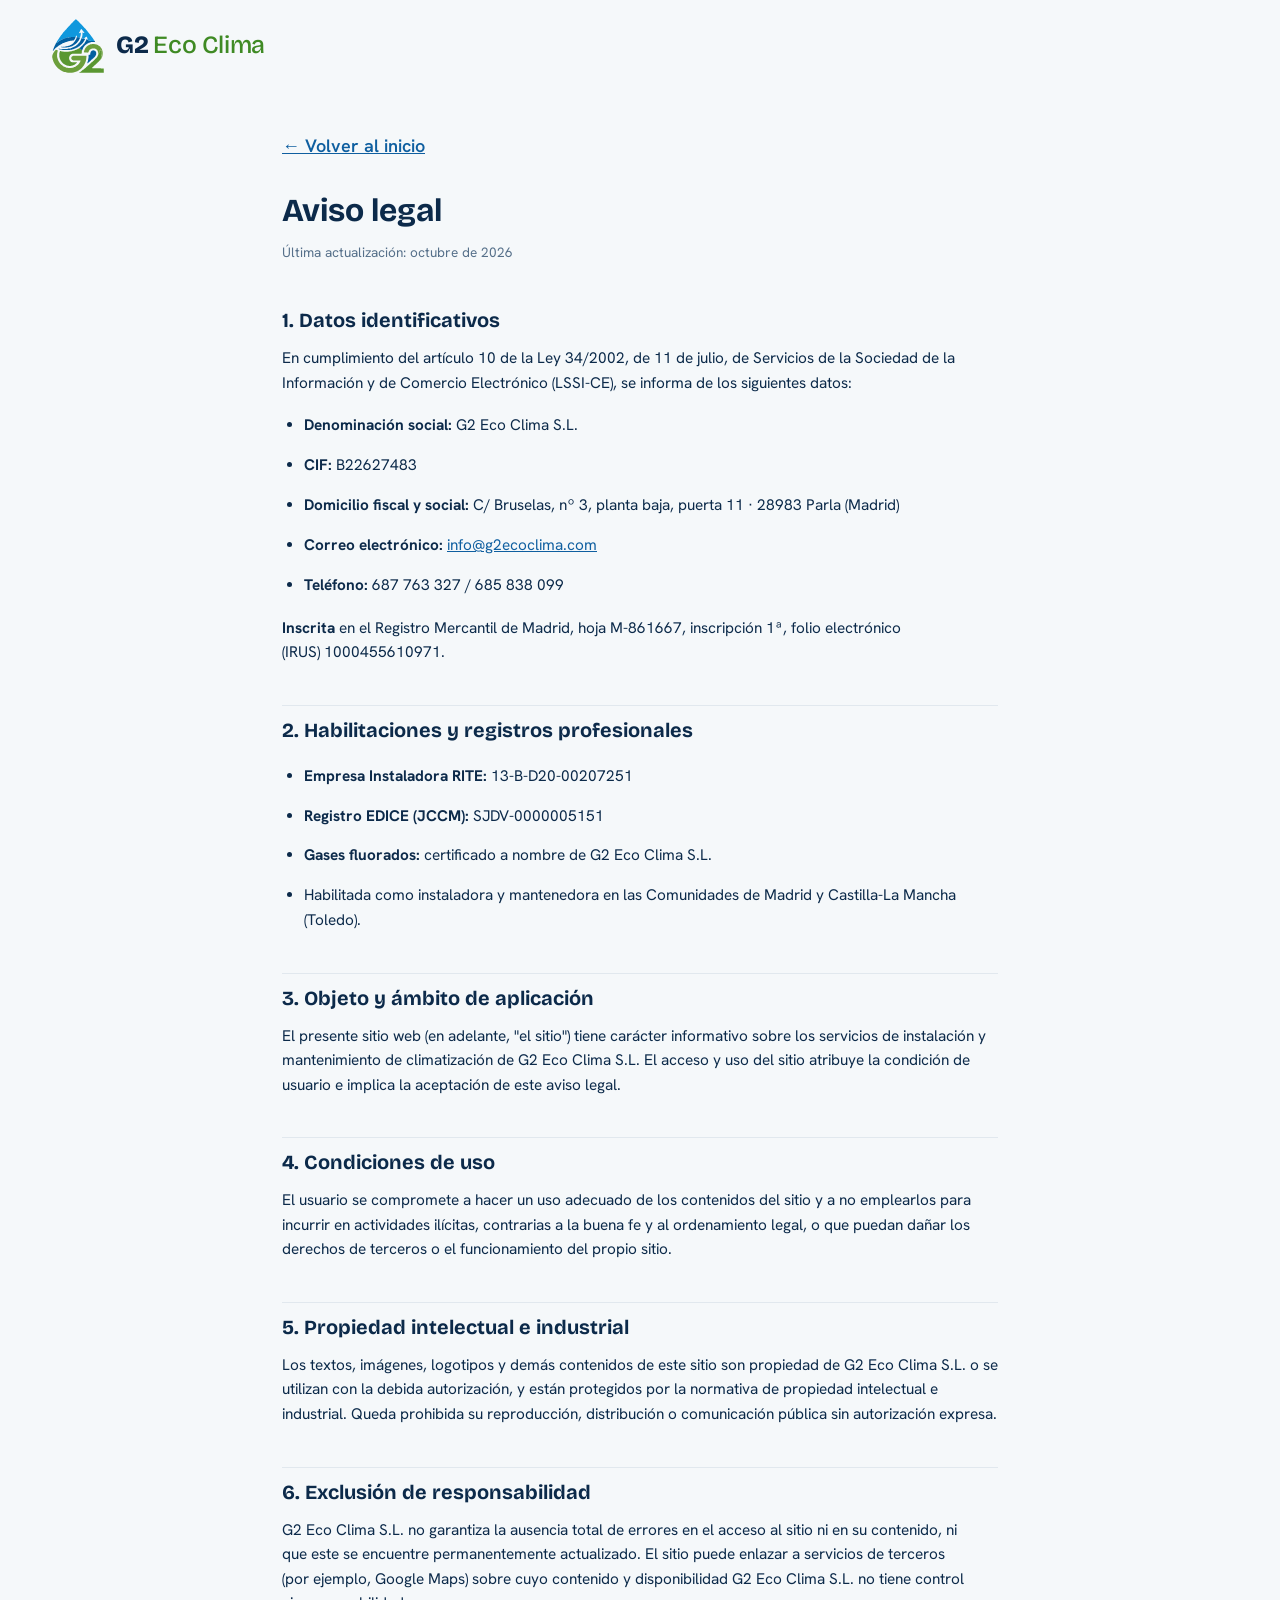
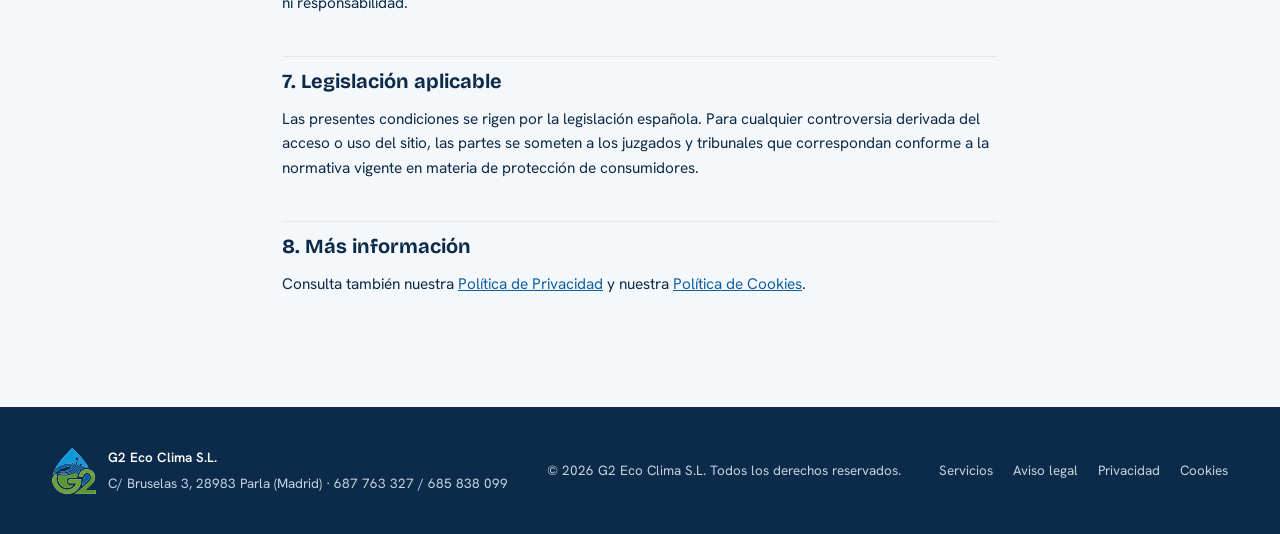
==== commit 783bc6da: "Mejoras visuales y de seguridad (18/10/2026) - Cabecera: el menú ya no se parte en varias líneas; se" ====
--- a/aviso-legal.html
+++ b/aviso-legal.html
@@ -2,7 +2,7 @@
 <html lang="es">
 <head>
 <meta charset="UTF-8">
-<script src="js/site.js?v=1"></script>
+<script src="js/site.js?v=2"></script>
 <meta name="viewport" content="width=device-width, initial-scale=1.0">
 <title>Aviso legal — G2 Eco Clima</title>
 <meta name="robots" content="noindex">
@@ -10,8 +10,8 @@
 <meta http-equiv="Content-Security-Policy" content="default-src 'self'; style-src 'self'; font-src 'self'; img-src 'self' data:; script-src 'self'; frame-src 'none'; connect-src 'none'; object-src 'none'; base-uri 'self'; form-action 'self'; upgrade-insecure-requests">
 <link rel="icon" type="image/svg+xml" href="assets/logo_g2_mark.svg?v=2">
 <link rel="alternate icon" type="image/jpeg" href="assets/logo_g2.jpg">
-<link rel="stylesheet" href="css/fonts.css?v=6">
-<link rel="stylesheet" href="css/style.css?v=11">
+<link rel="stylesheet" href="css/fonts.css?v=7">
+<link rel="stylesheet" href="css/style.css?v=12">
 </head>
 <body>
 
@@ -29,7 +29,7 @@
     <div class="container">
       <a href="index.html" class="back-link">&larr; Volver al inicio</a>
       <h1>Aviso legal</h1>
-      <p class="updated">Última actualización: septiembre de 2026</p>
+      <p class="updated">Última actualización: octubre de 2026</p>
 
       <h2>1. Datos identificativos</h2>
       <p>
@@ -40,12 +40,12 @@
         <li><strong>Denominación social:</strong> G2 Eco Clima S.L.</li>
         <li><strong>CIF:</strong> B22627483</li>
         <li><strong>Domicilio fiscal y social:</strong> C/ Bruselas, nº 3, planta baja, puerta 11 · 28983 Parla (Madrid)</li>
-        <li><strong>Correo electrónico:</strong> <a href="mailto:g2ecoclima@gmail.com">g2ecoclima@gmail.com</a></li>
+        <li><strong>Correo electrónico:</strong> <a href="mailto:info@g2ecoclima.com">info@g2ecoclima.com</a></li>
         <li><strong>Teléfono:</strong> 687 763 327 / 685 838 099</li>
       </ul>
       <p>
-        <strong>Inscrita</strong> en el Registro Mercantil de Parla, Hoja M-861667, Folio 1.000.455.610,
-        Inscripción 1ª.
+        <strong>Inscrita</strong> en el Registro Mercantil de Madrid, hoja M-861667, inscripción 1ª,
+        folio electrónico (IRUS) 1000455610971.
       </p>
 
       <h2>2. Habilitaciones y registros profesionales</h2>
--- a/css/fonts.css
+++ b/css/fonts.css
@@ -1,81 +1,21 @@
-@font-face {
-  font-family: 'Inter';
-  font-style: normal;
-  font-weight: 400;
-  font-display: swap;
-  src: url('../assets/fonts/inter-400.woff2') format('woff2');
-  unicode-range: U+0000-00FF, U+0131, U+0152-0153, U+02BB-02BC, U+02C6, U+02DA, U+02DC, U+2000-206F, U+20AC, U+2122;
-}
-
-@font-face {
-  font-family: 'Inter';
-  font-style: normal;
-  font-weight: 500;
-  font-display: swap;
-  src: url('../assets/fonts/inter-500.woff2') format('woff2');
-  unicode-range: U+0000-00FF, U+0131, U+0152-0153, U+02BB-02BC, U+02C6, U+02DA, U+02DC, U+2000-206F, U+20AC, U+2122;
-}
-
-@font-face {
-  font-family: 'Inter';
-  font-style: normal;
-  font-weight: 600;
-  font-display: swap;
-  src: url('../assets/fonts/inter-600.woff2') format('woff2');
-  unicode-range: U+0000-00FF, U+0131, U+0152-0153, U+02BB-02BC, U+02C6, U+02DA, U+02DC, U+2000-206F, U+20AC, U+2122;
-}
-
-@font-face {
-  font-family: 'Poppins';
-  font-style: normal;
-  font-weight: 500;
-  font-display: swap;
-  src: url('../assets/fonts/poppins-500.woff2') format('woff2');
-  unicode-range: U+0000-00FF, U+0131, U+0152-0153, U+02BB-02BC, U+02C6, U+02DA, U+02DC, U+2000-206F, U+20AC, U+2122;
-}
-
-@font-face {
-  font-family: 'Poppins';
-  font-style: normal;
-  font-weight: 600;
-  font-display: swap;
-  src: url('../assets/fonts/poppins-600.woff2') format('woff2');
-  unicode-range: U+0000-00FF, U+0131, U+0152-0153, U+02BB-02BC, U+02C6, U+02DA, U+02DC, U+2000-206F, U+20AC, U+2122;
-}
-
-@font-face {
-  font-family: 'Poppins';
-  font-style: normal;
-  font-weight: 700;
-  font-display: swap;
-  src: url('../assets/fonts/poppins-700.woff2') format('woff2');
-  unicode-range: U+0000-00FF, U+0131, U+0152-0153, U+02BB-02BC, U+02C6, U+02DA, U+02DC, U+2000-206F, U+20AC, U+2122;
-}
-
+/* Fuentes alojadas en la propia web (el CSP no permite Google Fonts).
+   Bricolage Grotesque y Hanken Grotesk son fuentes variables: un archivo cubre
+   todos los pesos, por eso se declaran con un rango. */
 @font-face {
   font-family: 'Bricolage Grotesque';
   font-style: normal;
-  font-weight: 500;
+  font-weight: 200 800;
   font-display: swap;
   src: url('../assets/fonts/bricolage-grotesque-500.woff2') format('woff2');
   unicode-range: U+0000-00FF, U+0131, U+0152-0153, U+02BB-02BC, U+02C6, U+02DA, U+02DC, U+0304, U+0308, U+0329, U+2000-206F, U+20AC, U+2122, U+2191, U+2193, U+2212, U+2215, U+FEFF, U+FFFD;
 }
 
 @font-face {
-  font-family: 'Bricolage Grotesque';
+  font-family: 'Hanken Grotesk';
   font-style: normal;
-  font-weight: 700;
+  font-weight: 100 900;
   font-display: swap;
-  src: url('../assets/fonts/bricolage-grotesque-500.woff2') format('woff2');
-  unicode-range: U+0000-00FF, U+0131, U+0152-0153, U+02BB-02BC, U+02C6, U+02DA, U+02DC, U+0304, U+0308, U+0329, U+2000-206F, U+20AC, U+2122, U+2191, U+2193, U+2212, U+2215, U+FEFF, U+FFFD;
-}
-
-@font-face {
-  font-family: 'Bricolage Grotesque';
-  font-style: normal;
-  font-weight: 800;
-  font-display: swap;
-  src: url('../assets/fonts/bricolage-grotesque-500.woff2') format('woff2');
+  src: url('../assets/fonts/hanken-grotesk-400.woff2') format('woff2');
   unicode-range: U+0000-00FF, U+0131, U+0152-0153, U+02BB-02BC, U+02C6, U+02DA, U+02DC, U+0304, U+0308, U+0329, U+2000-206F, U+20AC, U+2122, U+2191, U+2193, U+2212, U+2215, U+FEFF, U+FFFD;
 }
 
@@ -87,39 +27,3 @@
   src: url('../assets/fonts/caveat-600.woff2') format('woff2');
   unicode-range: U+0000-00FF, U+0131, U+0152-0153, U+02BB-02BC, U+02C6, U+02DA, U+02DC, U+0304, U+0308, U+0329, U+2000-206F, U+20AC, U+2122, U+2191, U+2193, U+2212, U+2215, U+FEFF, U+FFFD;
 }
-
-@font-face {
-  font-family: 'Hanken Grotesk';
-  font-style: normal;
-  font-weight: 400;
-  font-display: swap;
-  src: url('../assets/fonts/hanken-grotesk-400.woff2') format('woff2');
-  unicode-range: U+0000-00FF, U+0131, U+0152-0153, U+02BB-02BC, U+02C6, U+02DA, U+02DC, U+0304, U+0308, U+0329, U+2000-206F, U+20AC, U+2122, U+2191, U+2193, U+2212, U+2215, U+FEFF, U+FFFD;
-}
-
-@font-face {
-  font-family: 'Hanken Grotesk';
-  font-style: normal;
-  font-weight: 500;
-  font-display: swap;
-  src: url('../assets/fonts/hanken-grotesk-400.woff2') format('woff2');
-  unicode-range: U+0000-00FF, U+0131, U+0152-0153, U+02BB-02BC, U+02C6, U+02DA, U+02DC, U+0304, U+0308, U+0329, U+2000-206F, U+20AC, U+2122, U+2191, U+2193, U+2212, U+2215, U+FEFF, U+FFFD;
-}
-
-@font-face {
-  font-family: 'Hanken Grotesk';
-  font-style: normal;
-  font-weight: 600;
-  font-display: swap;
-  src: url('../assets/fonts/hanken-grotesk-400.woff2') format('woff2');
-  unicode-range: U+0000-00FF, U+0131, U+0152-0153, U+02BB-02BC, U+02C6, U+02DA, U+02DC, U+0304, U+0308, U+0329, U+2000-206F, U+20AC, U+2122, U+2191, U+2193, U+2212, U+2215, U+FEFF, U+FFFD;
-}
-
-@font-face {
-  font-family: 'Hanken Grotesk';
-  font-style: normal;
-  font-weight: 700;
-  font-display: swap;
-  src: url('../assets/fonts/hanken-grotesk-400.woff2') format('woff2');
-  unicode-range: U+0000-00FF, U+0131, U+0152-0153, U+02BB-02BC, U+02C6, U+02DA, U+02DC, U+0304, U+0308, U+0329, U+2000-206F, U+20AC, U+2122, U+2191, U+2193, U+2212, U+2215, U+FEFF, U+FFFD;
-}
--- a/css/style.css
+++ b/css/style.css
@@ -69,12 +69,13 @@
 .header-inner { display: flex; align-items: center; gap: 28px; min-height: 92px; }
 .brand { display: flex; align-items: center; gap: 12px; text-decoration: none; color: var(--ink); margin-right: auto; }
 .brand-logo { width: 52px; height: 55px; object-fit: contain; }
-.brand-text { font-family: var(--display); font-weight: 800; font-size: 1.55rem; letter-spacing: -.01em; }
+.brand-text { font-family: var(--display); font-weight: 800; font-size: 1.55rem; letter-spacing: -.01em; white-space: nowrap; }
 .brand-text strong { font-weight: 500; color: var(--green); }
-.nav { display: flex; align-items: center; gap: 28px; font-size: 1rem; font-weight: 500; }
+.nav { display: flex; align-items: center; gap: clamp(16px, 1.8vw, 28px); font-size: 1rem; font-weight: 500; }
+.nav a { white-space: nowrap; }
 .nav a { color: var(--ink); text-decoration: none; }
 .nav a:hover { color: var(--green); }
-.nav .nav-phone { display: inline-flex; align-items: center; gap: 8px; font-weight: 700; }
+.nav .nav-phone { display: inline-flex; align-items: center; gap: 8px; font-weight: 700; white-space: nowrap; }
 .nav .btn { padding: 13px 22px; border-radius: 14px; font-size: 1rem; }
 .nav .btn-dark { color: #fff; }
 .nav-toggle {
@@ -134,6 +135,8 @@
 .services h2 { color: #fff; margin-bottom: 44px; }
 .services-grid { display: grid; grid-template-columns: repeat(2, minmax(0, 1fr)); gap: 20px; }
 .service { background: rgba(255,255,255,.06); border: 1px solid rgba(255,255,255,.12); border-radius: 26px; padding: 28px 30px; }
+.service .chip { margin-bottom: 18px; }
+.chip-dark { background: rgba(159,209,124,.14); color: var(--green-on-dark); }
 .service h3 { color: #fff; font-weight: 700; font-size: 1.4rem; margin-bottom: 6px; }
 .service p { color: var(--on-dark); font-size: .95rem; }
 
@@ -145,10 +148,10 @@
 .mat span { font-size: .84rem; color: var(--ink-soft); }
 
 .works { padding-top: 0; }
-.works-grid { display: grid; grid-template-columns: 1.25fr 1fr; grid-template-rows: 300px 300px; gap: 18px; }
+.works-grid { display: grid; grid-template-columns: repeat(4, minmax(0, 1fr)); grid-auto-rows: 250px; gap: 18px; }
 .work { position: relative; margin: 0; border-radius: 28px; overflow: hidden; }
 .work img { width: 100%; height: 100%; object-fit: cover; }
-.work-big { grid-row: span 2; }
+.work-big { grid-column: span 2; grid-row: span 2; }
 .work figcaption { position: absolute; left: 14px; bottom: 14px; background: #fff; border-radius: 14px; padding: 10px 14px; font-size: .84rem; }
 .work-big figcaption { left: 18px; right: 18px; bottom: 18px; border-radius: 18px; padding: 16px 18px; }
 .work-big figcaption strong { display: block; font-size: 1rem; }
@@ -175,14 +178,12 @@
 .quote-form label { display: flex; flex-direction: column; gap: 6px; font-weight: 600; font-size: .84rem; }
 .quote-form input, .quote-form select { height: 52px; border: 1.5px solid var(--line-strong); border-radius: 14px; padding: 0 14px; font: inherit; font-weight: 400; font-size: 1rem; background: #fff; color: var(--ink); }
 .quote-form .btn { margin-top: 4px; }
+.hp { position: absolute; left: -10000px; width: 1px; height: 1px; overflow: hidden; }
+.quote-form { position: relative; }
+.form-status { font-size: .9rem; font-weight: 600; border-radius: 12px; padding: 10px 14px; background: var(--green-soft); color: var(--green-hover); }
+.form-status.error { background: #fdecec; color: #9b1c1c; }
+.form-status a { color: inherit; }
 .form-hint { font-size: .78rem; color: var(--muted); text-align: center; }
-
-/* Aviso de cookies */
-.cookie-banner { position: fixed; left: 16px; right: 16px; bottom: 16px; z-index: 100; background: var(--ink); color: rgba(255,255,255,.9); border-radius: 18px; box-shadow: 0 20px 40px -18px rgba(12,42,74,.5); padding: 18px 22px; }
-.cookie-banner-inner { max-width: var(--container); margin: 0 auto; display: flex; align-items: center; gap: 20px; flex-wrap: wrap; }
-.cookie-banner p { margin: 0; font-size: .85rem; color: rgba(255,255,255,.85); flex: 1 1 320px; }
-.cookie-banner a { color: #fff; text-decoration: underline; }
-.cookie-banner .btn { padding: 10px 22px; }
 
 /* Pie (también en páginas legales) */
 .site-footer { background: var(--ink); color: var(--on-dark); padding: 40px 0; font-size: .84rem; }
@@ -209,8 +210,7 @@
 .back-link { display: inline-block; margin-bottom: 24px; font-weight: 600; }
 
 /* Responsive */
-@media (max-width: 1000px) {
-  .hero-inner, .quote-box { grid-template-columns: minmax(0, 1fr); }
+@media (max-width: 1100px) {
   .nav { display: none; }
   .nav-toggle { display: flex; }
   .site-header.open .nav {
@@ -218,13 +218,17 @@
     flex-direction: column; align-items: flex-start; gap: 16px;
     background: #fff; border-bottom: 1px solid var(--line); padding: 18px 24px 24px;
   }
+}
+@media (max-width: 1000px) {
+  .hero-inner, .quote-box { grid-template-columns: minmax(0, 1fr); }
   .creds-grid, .mats-grid { grid-template-columns: repeat(2, minmax(0, 1fr)); }
+  .works-grid { grid-template-columns: repeat(2, minmax(0, 1fr)); }
 }
 @media (max-width: 680px) {
   .container { padding: 0 18px; }
   .services-grid, .creds-grid, .mats-grid { grid-template-columns: minmax(0, 1fr); }
-  .works-grid { grid-template-columns: 1fr; grid-template-rows: 260px 200px 200px; }
-  .work-big { grid-row: auto; }
+  .works-grid { grid-template-columns: minmax(0, 1fr); grid-auto-rows: 240px; }
+  .work-big { grid-column: auto; grid-row: auto; }
   .section { padding: 64px 0; }
   .quote-box { padding: 30px 22px; border-radius: 28px; }
   .hero-actions .btn { width: 100%; }
